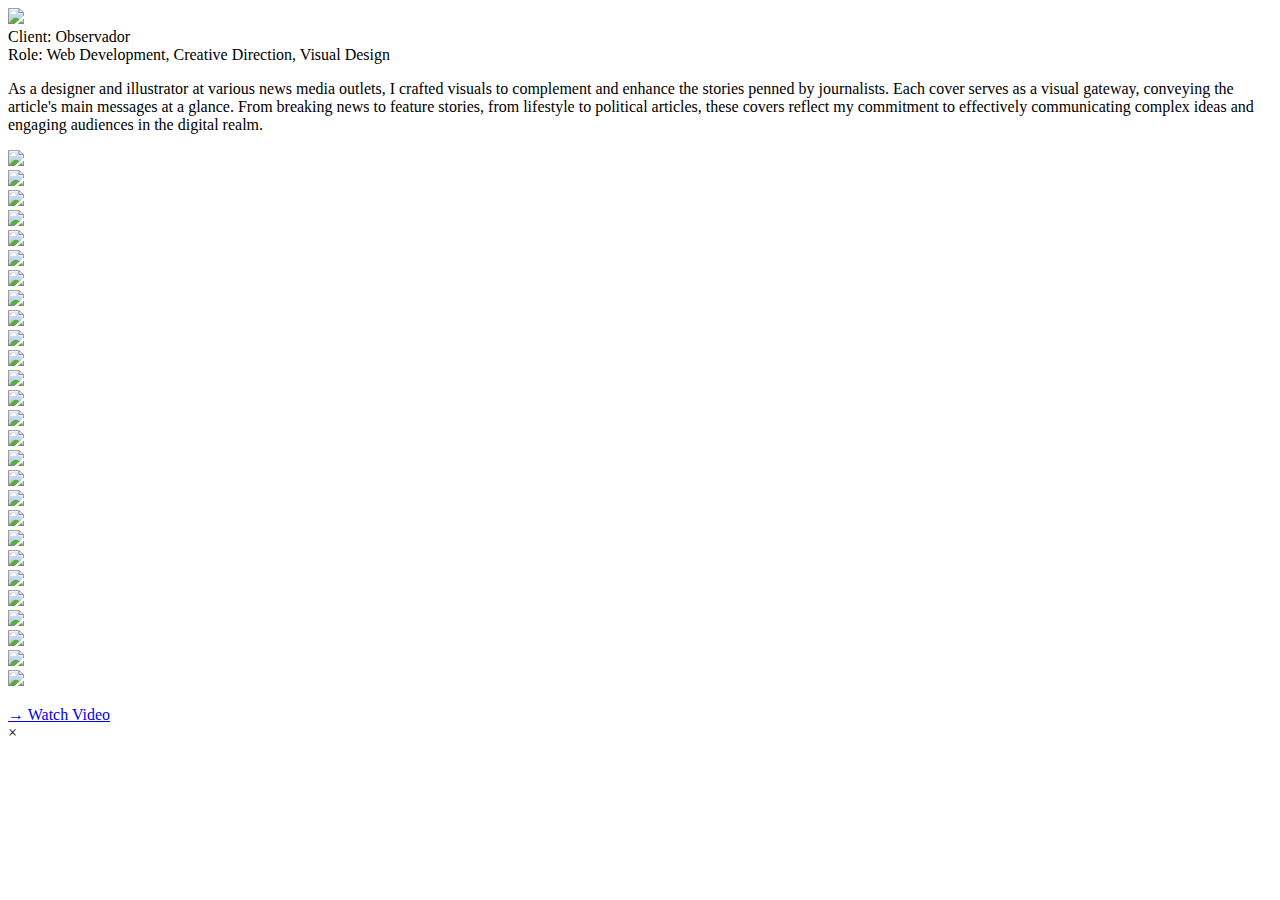
==== covers.html @ 3d552483 "Add files via upload" ====
<!DOCTYPE html>
<html lang="en-US">
<head>
<meta charset="utf-8" />
<title>Editorial Covers</title>
<meta name="author" content="Raquel Martins" />
<meta name="description" content="Post-Aura is a project developed for the fine arts master's." />
<meta name="viewport" content="width=device-width, initial-scale=1.0, maximum-scale=1.0, user-scalable=no, viewport-fit=cover" />
</head>

<div class="project-loadspot">
  <div class="project-images">

         <!-- Slideshow container -->
<div class="slideshow-container">

  <!-- Full-width images with number and caption text -->
  <div class="first mySlides fade">
    <div class="first mySlides fade">
      <img src="./assets/imgs/articlecovers/cover21.jpeg" style="width:100%"><div class="text"> </div>
    <div class="text">Client: Observador <br>Role: Web Development, Creative Direction, Visual Design </div>
  </div>
</div>

<div class="project-info pa4 mb7 pa3-xs">
  <p>
    As a designer and illustrator at various news media outlets, I crafted visuals to complement and enhance the stories penned by journalists. Each cover serves as a visual gateway, conveying the article's main messages at a glance. From breaking news to feature stories, from lifestyle to political articles, these covers reflect my commitment to effectively communicating complex ideas and engaging audiences in the digital realm.
</p>
  </div>  

  <div class="slideshow-container">
    <div class="first mySlides fade">
      <img src="./assets/imgs/articlecovers/cover1.png" style="width:100%"><div class="text"> </div>
    
    </div>
    </div>

    <div class="slideshow-container">
      <div class="first mySlides fade">
        <img src="./assets/imgs/articlecovers/cover2.jpeg" style="width:100%"><div class="text"></div>
      </div>
      </div>

      <div class="slideshow-container">
        <div class="first mySlides fade">
          <img src="./assets/imgs/articlecovers/cover3.jpeg" style="width:100%"><div class="text"></div>
        </div>
        </div>

        <div class="slideshow-container">
          <div class="first mySlides fade">
            <img src="./assets/imgs/articlecovers/cover4.jpeg" style="width:100%"><div class="text"></div>
          </div>
          </div>

          <div class="slideshow-container">
            <div class="first mySlides fade">
              <img src="./assets/imgs/articlecovers/cover5.png" style="width:100%"><div class="text"></div>
            </div>
            </div>


                <div class="slideshow-container">
                  <div class="first mySlides fade">
                    <img src="./assets/imgs/articlecovers/cover8.png" style="width:100%"><div class="text"></div>
                  </div>
                  </div>


                    <div class="slideshow-container">
                      <div class="first mySlides fade">
                        <img src="./assets/imgs/articlecovers/cover10.jpeg" style="width:100%"><div class="text"></div>
                      </div>
                      </div>

                        <div class="slideshow-container">
                          <div class="first mySlides fade">
                            <img src="./assets/imgs/articlecovers/cover12.jpeg" style="width:100%"><div class="text"></div>
                          </div>
                          </div>

                          <div class="slideshow-container">
                            <div class="first mySlides fade">
                              <img src="./assets/imgs/articlecovers/cover13.jpeg" style="width:100%"><div class="text"></div>
                            </div>
                            </div>

                            <div class="slideshow-container">
                              <div class="first mySlides fade">
                                <img src="./assets/imgs/articlecovers/cover14.jpeg" style="width:100%"><div class="text"></div>
                              </div>
                              </div>

                              <div class="slideshow-container">
                                <div class="first mySlides fade">
                                  <img src="./assets/imgs/articlecovers/cover15.jpeg" style="width:100%"><div class="text"></div>
                                </div>
                                </div>

                                <div class="slideshow-container">
                                  <div class="first mySlides fade">
                                    <img src="./assets/imgs/articlecovers/cover16.jpeg" style="width:100%"><div class="text"></div>
                                  </div>
                                  </div>
                                  <div class="slideshow-container">
                                    <div class="first mySlides fade">
                                      <img src="./assets/imgs/articlecovers/cover17.png" style="width:100%"><div class="text"></div>
                                    </div>
                                    </div>
        
                                    <div class="slideshow-container">
                                      <div class="first mySlides fade">
                                        <img src="./assets/imgs/articlecovers/cover18.jpeg" style="width:100%"><div class="text"></div>
                                      </div>
                                      </div>

                                      <div class="slideshow-container">
                                        <div class="first mySlides fade">
                                          <img src="./assets/imgs/articlecovers/cover19.jpeg" style="width:100%"><div class="text"></div>
                                        </div>
                                        </div>

                                        <div class="slideshow-container">
                                          <div class="first mySlides fade">
                                            <img src="./assets/imgs/articlecovers/cover20.jpeg" style="width:100%"><div class="text"></div>
                                          </div>
                                          </div>

                                          <div class="slideshow-container">
                                            <div class="first mySlides fade">
                                              <img src="./assets/imgs/articlecovers/cover6.jpeg" style="width:100%"><div class="text"></div>
                                            </div>
                                            </div>

                                            <div class="slideshow-container">
                                              <div class="first mySlides fade">
                                                <img src="./assets/imgs/articlecovers/cover22.jpeg" style="width:100%"><div class="text"></div>
                                              </div>
                                              </div>

                                              <div class="slideshow-container">
                                                <div class="first mySlides fade">
                                                  <img src="./assets/imgs/articlecovers/cover23.jpeg" style="width:100%"><div class="text"></div>
                                                </div>
                                                </div>

                                                <div class="slideshow-container">
                                                  <div class="first mySlides fade">
                                                    <img src="./assets/imgs/articlecovers/cover24.jpeg" style="width:100%"><div class="text"></div>
                                                  </div>
                                                  </div>

                                                  <div class="slideshow-container">
                                                    <div class="first mySlides fade">
                                                      <img src="./assets/imgs/articlecovers/cover25.png" style="width:100%"><div class="text"></div>
                                                    </div>
                                                    </div>

                                                      <div class="slideshow-container">
                                                        <div class="first mySlides fade">
                                                          <img src="./assets/imgs/articlecovers/cover27.jpeg" style="width:100%"><div class="text"></div>
                                                        </div>
                                                        </div>

                                                        <div class="slideshow-container">
                                                          <div class="first mySlides fade">
                                                            <img src="./assets/imgs/articlecovers/cover28.jpeg" style="width:100%"><div class="text"></div>
                                                          </div>
                                                          </div>

                                                          <div class="slideshow-container">
                                                            <div class="first mySlides fade">
                                                              <img src="./assets/imgs/articlecovers/cover29.jpeg" style="width:100%"><div class="text"></div>
                                                            </div>
                                                            </div>

                                                            <div class="slideshow-container">
                                                              <div class="first mySlides fade">
                                                                <img src="./assets/imgs/articlecovers/cover30.jpeg" style="width:100%"><div class="text"></div>
                                                              </div>
                                                              </div>

                                                              <div class="slideshow-container">
                                                                <div class="first mySlides fade">
                                                                  <img src="./assets/imgs/articlecovers/cover31.png" style="width:100%"><div class="text"></div>
                                                                </div>
                                                                </div>

                                                                <div class="slideshow-container">
                                                                  <div class="first mySlides fade">
                                                                    <img src="./assets/imgs/articlecovers/cover32.jpeg" style="width:100%"><div class="text"></div>
                                                                  </div>
                                                                  </div>
    
  
<div class="project-details pl4 pr4 pt3 bt mb6 pa3-xs">

<p class="p-nodent mt4">
<div class="">
<a class="websitelink" href="https://heyzine.com/flip-book/3e6286c9a8.html" target="_blank">→ Watch Video</a>
</div>

</div>

<div class="close-circle">×</div>

</html>
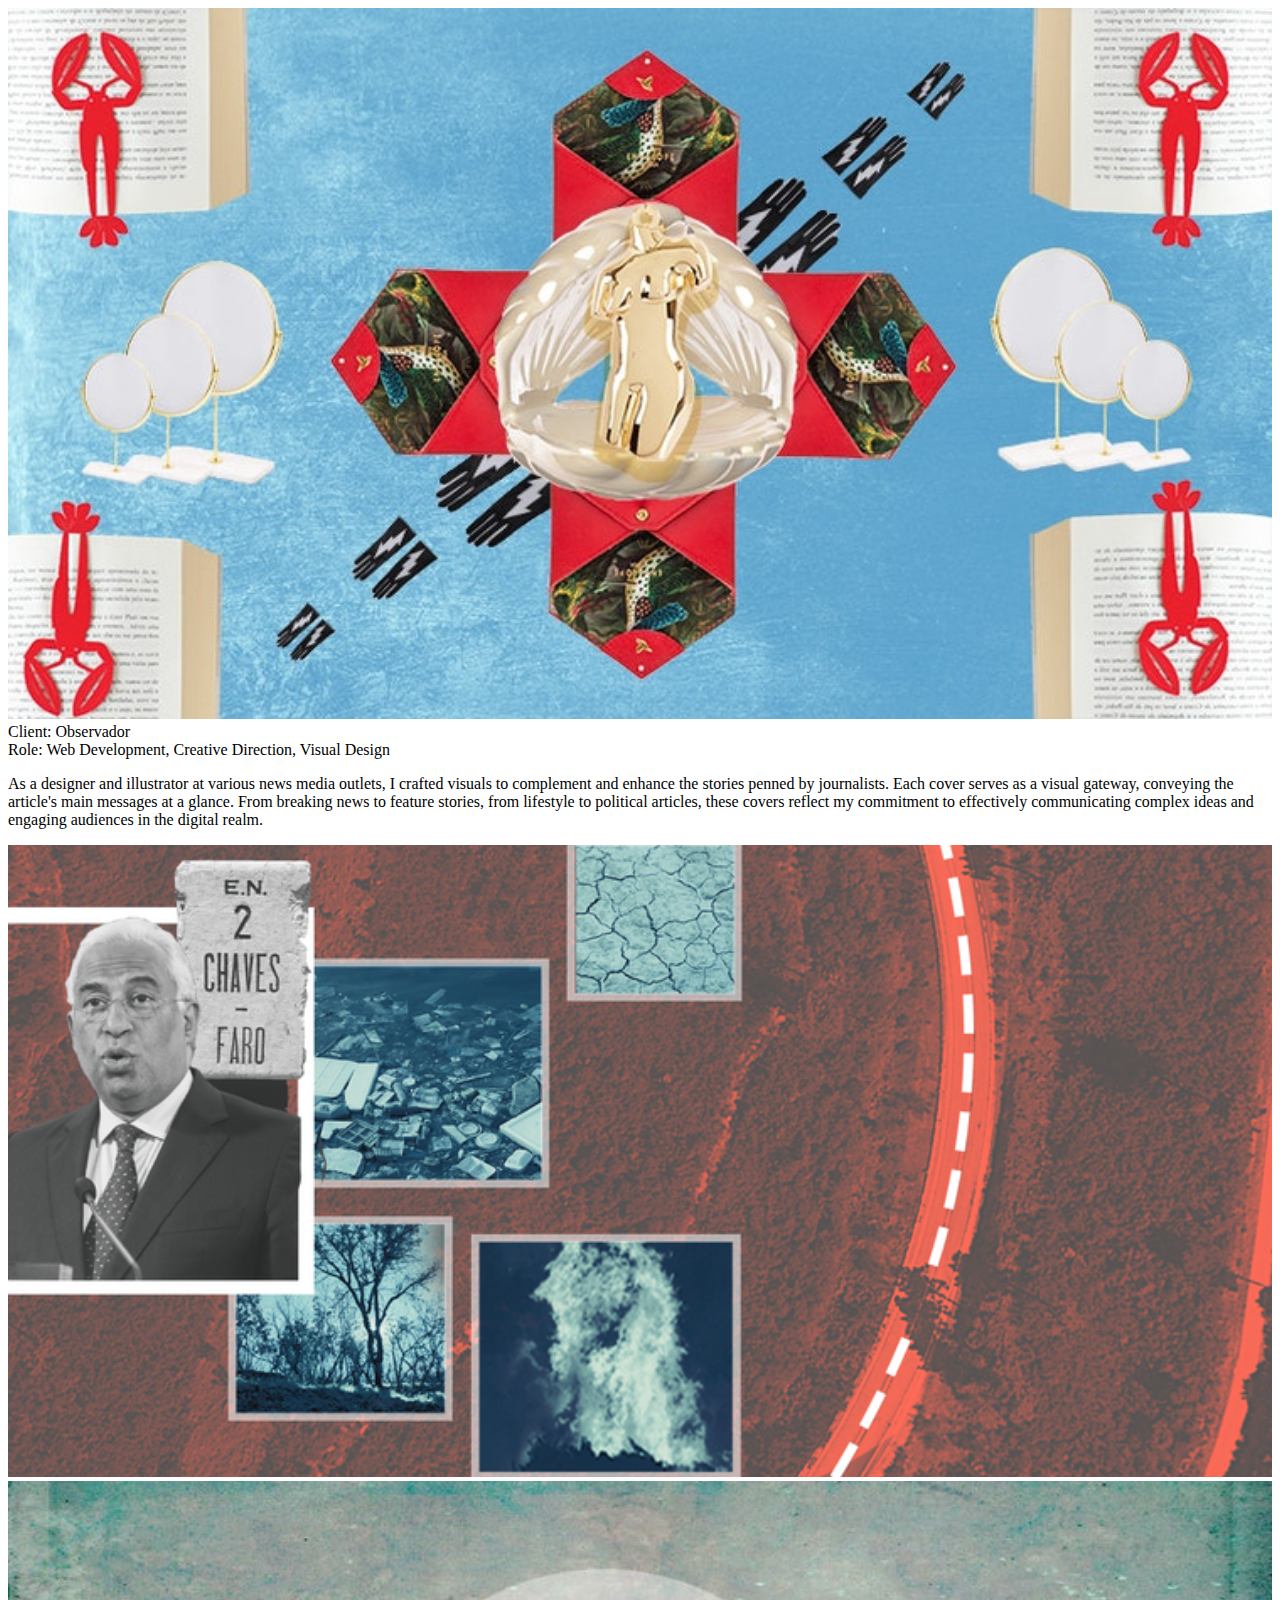
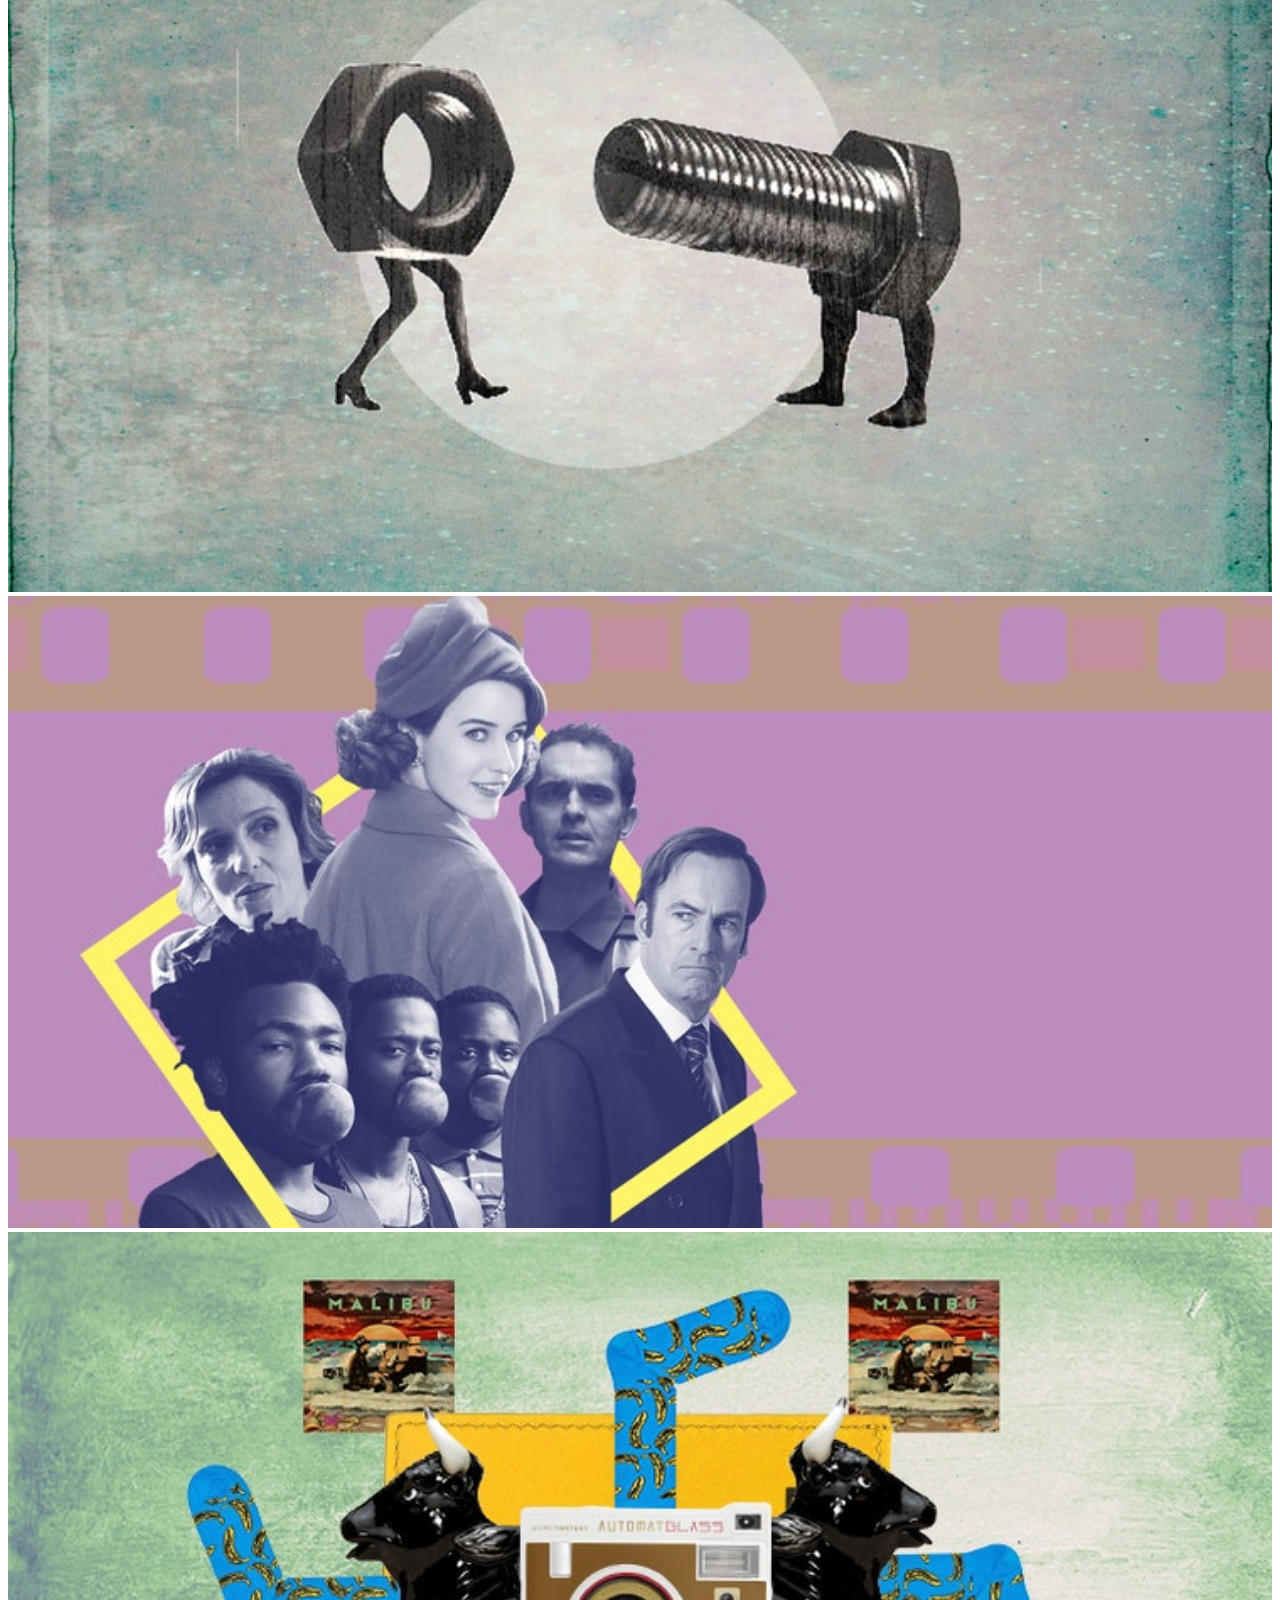
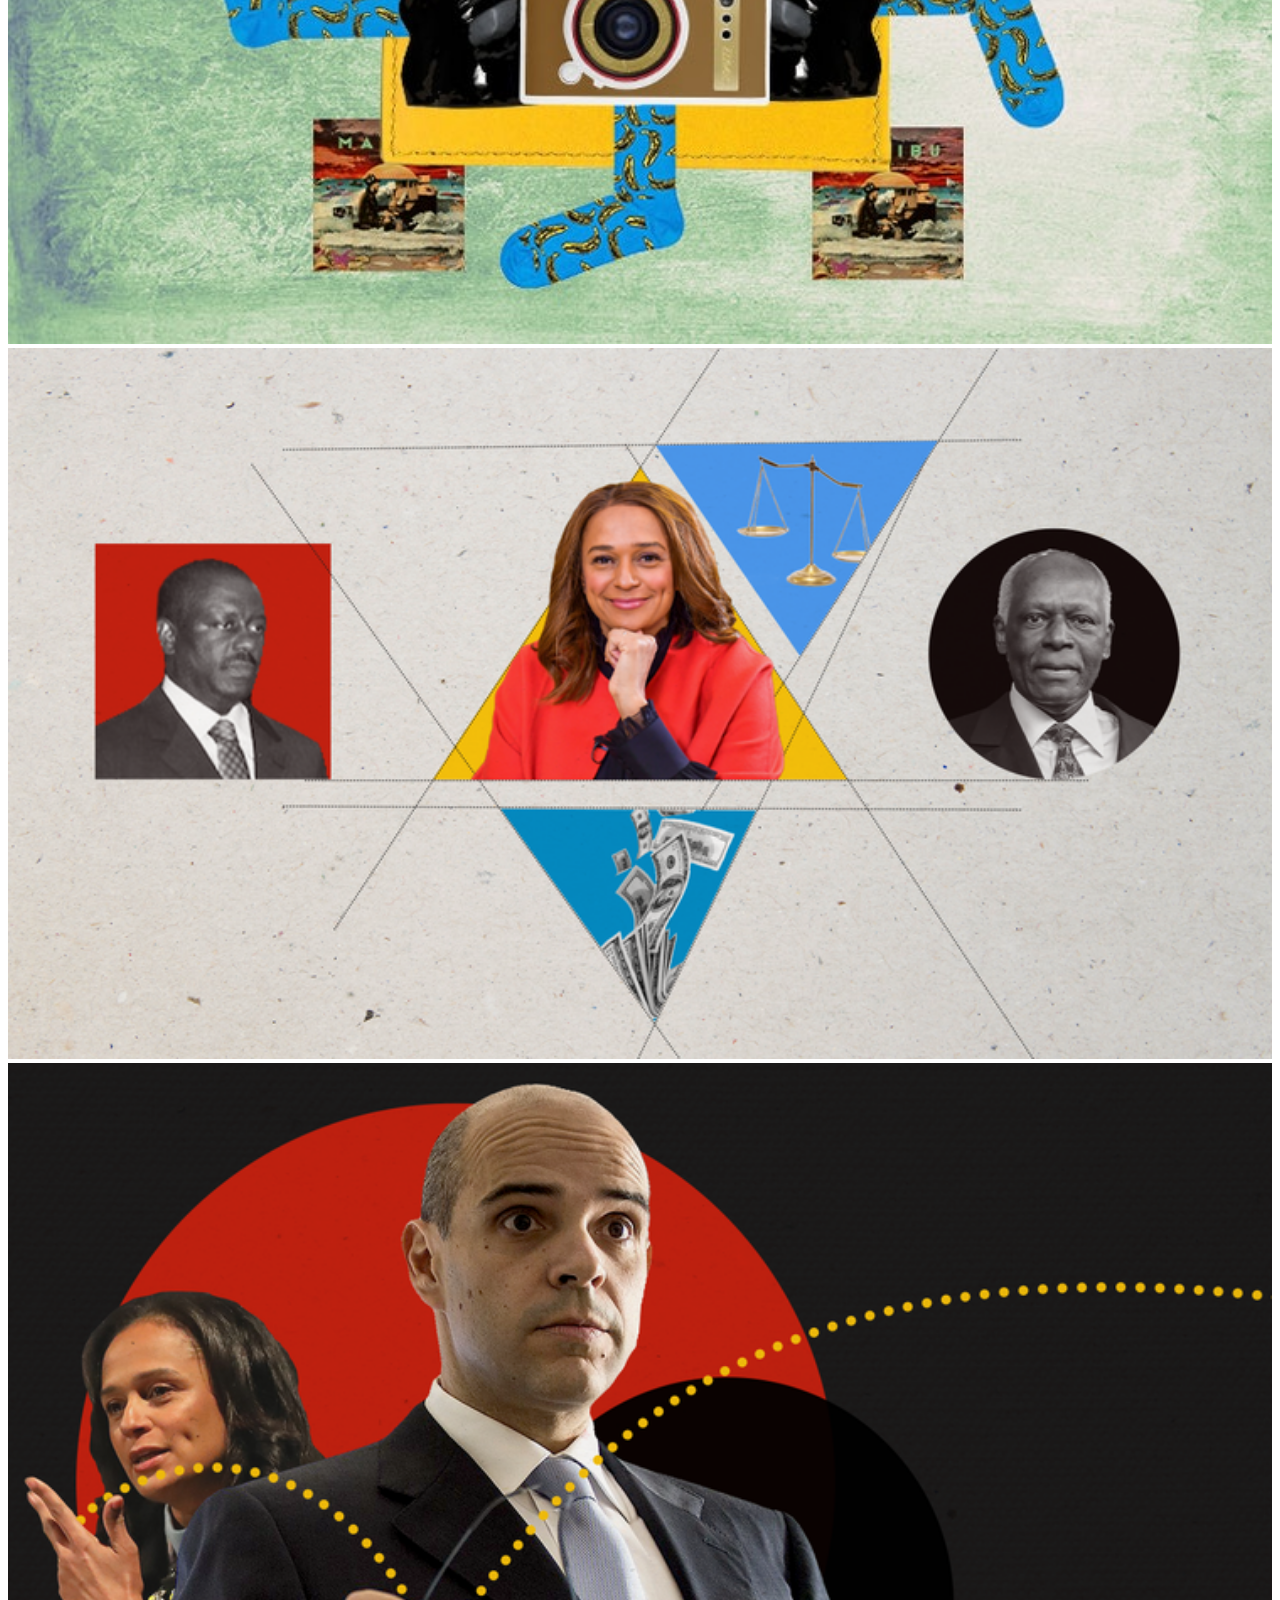
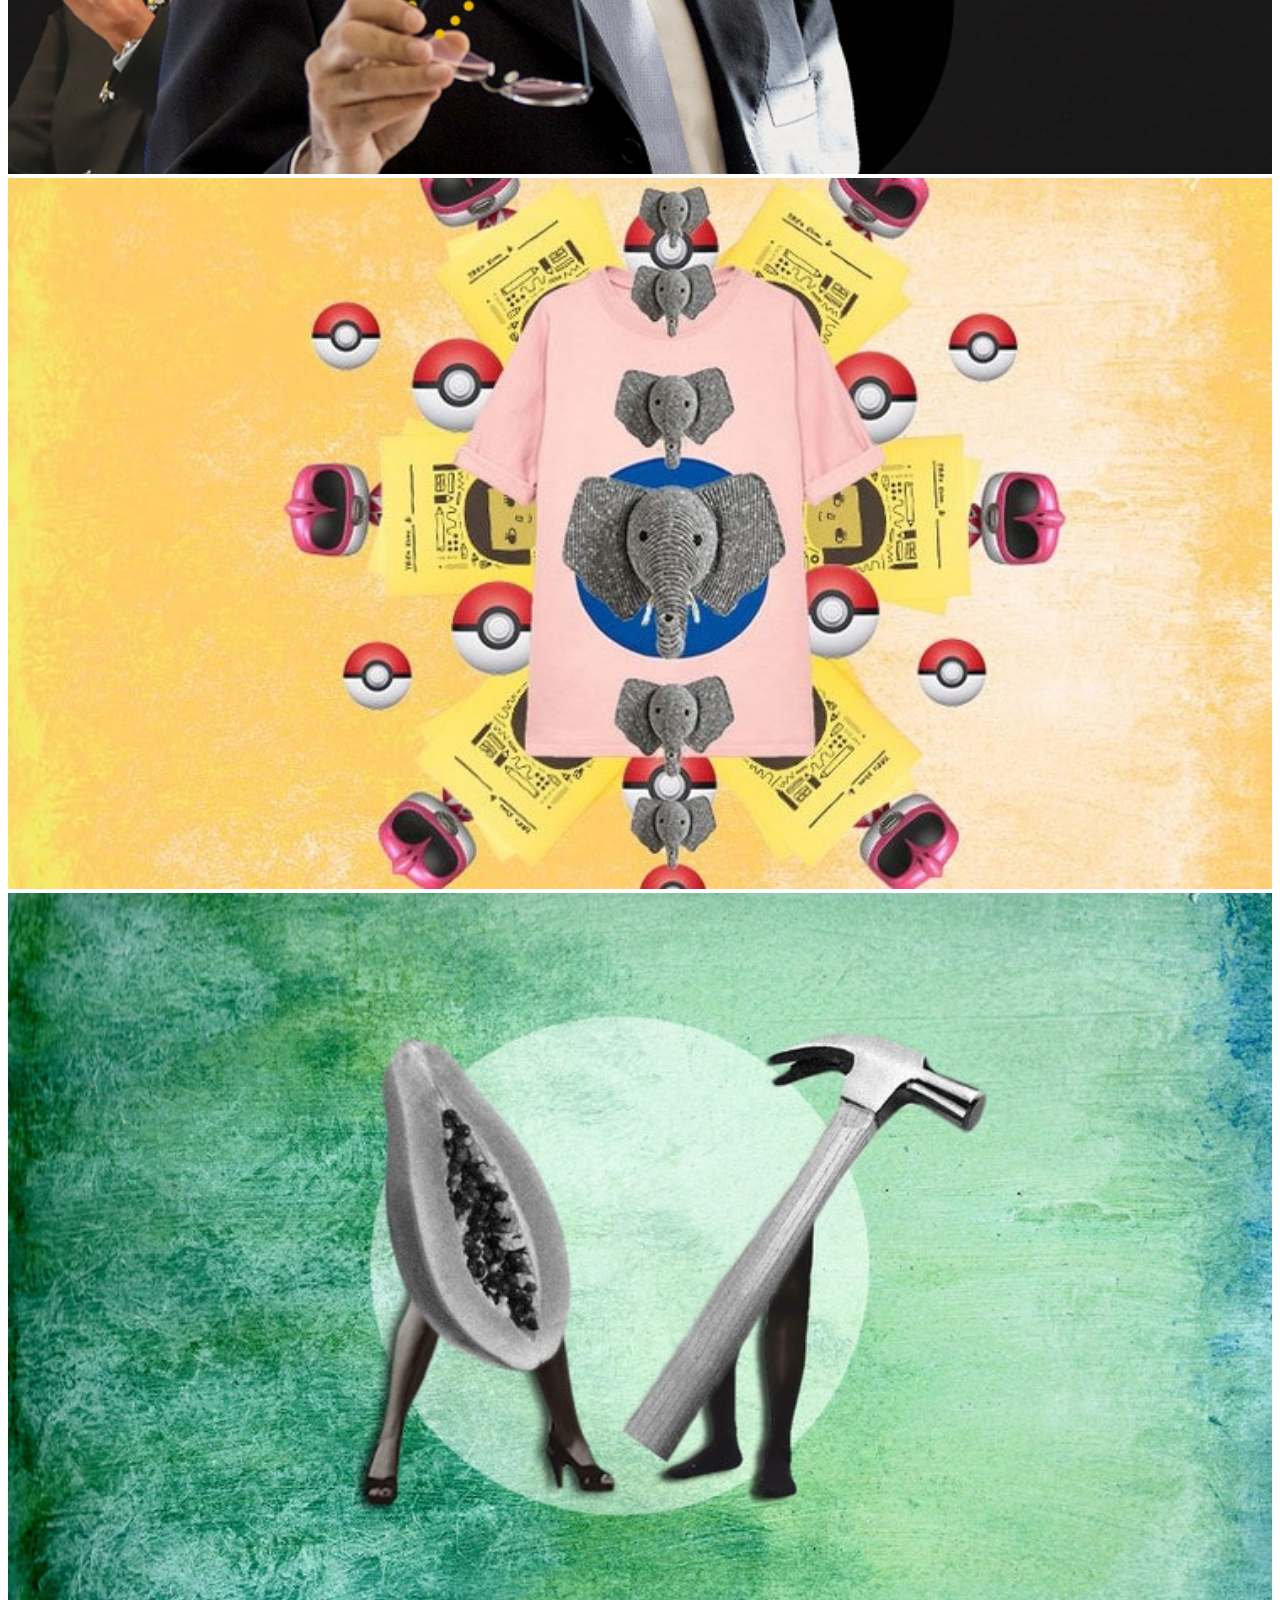
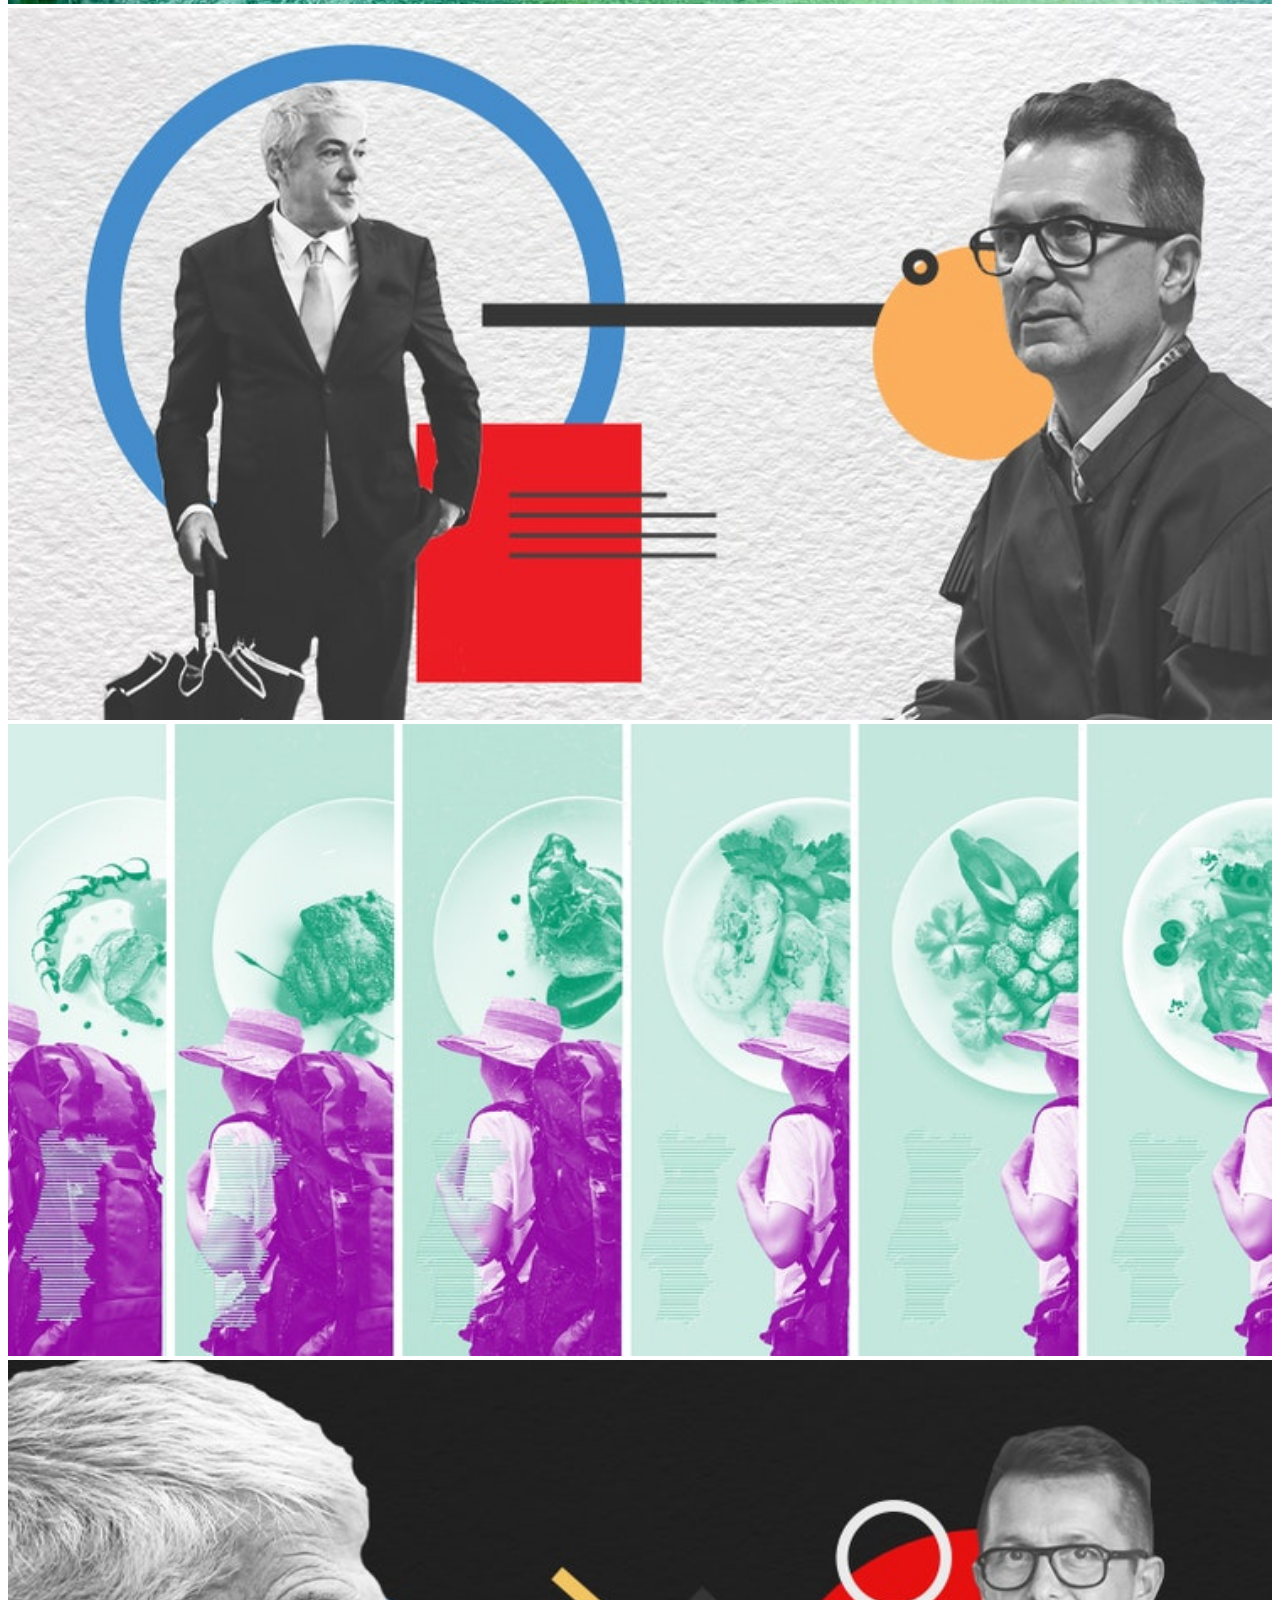
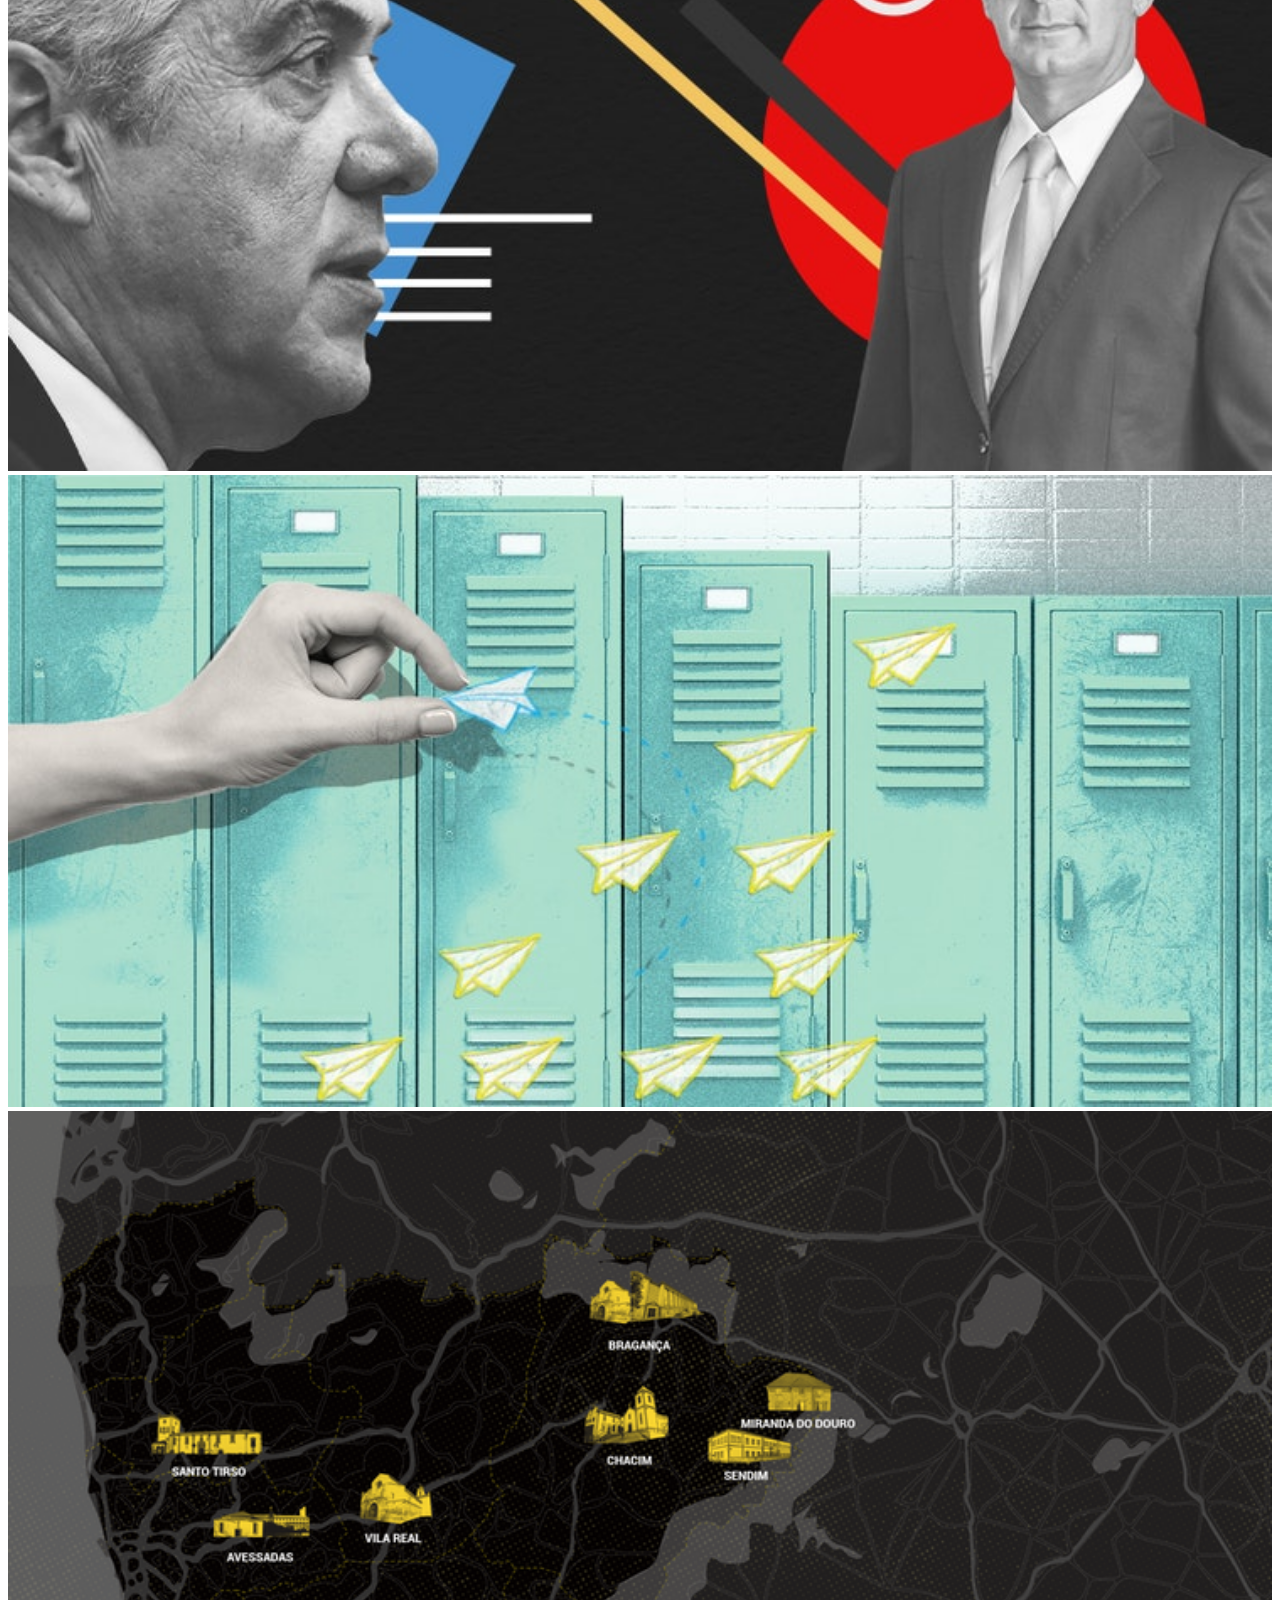
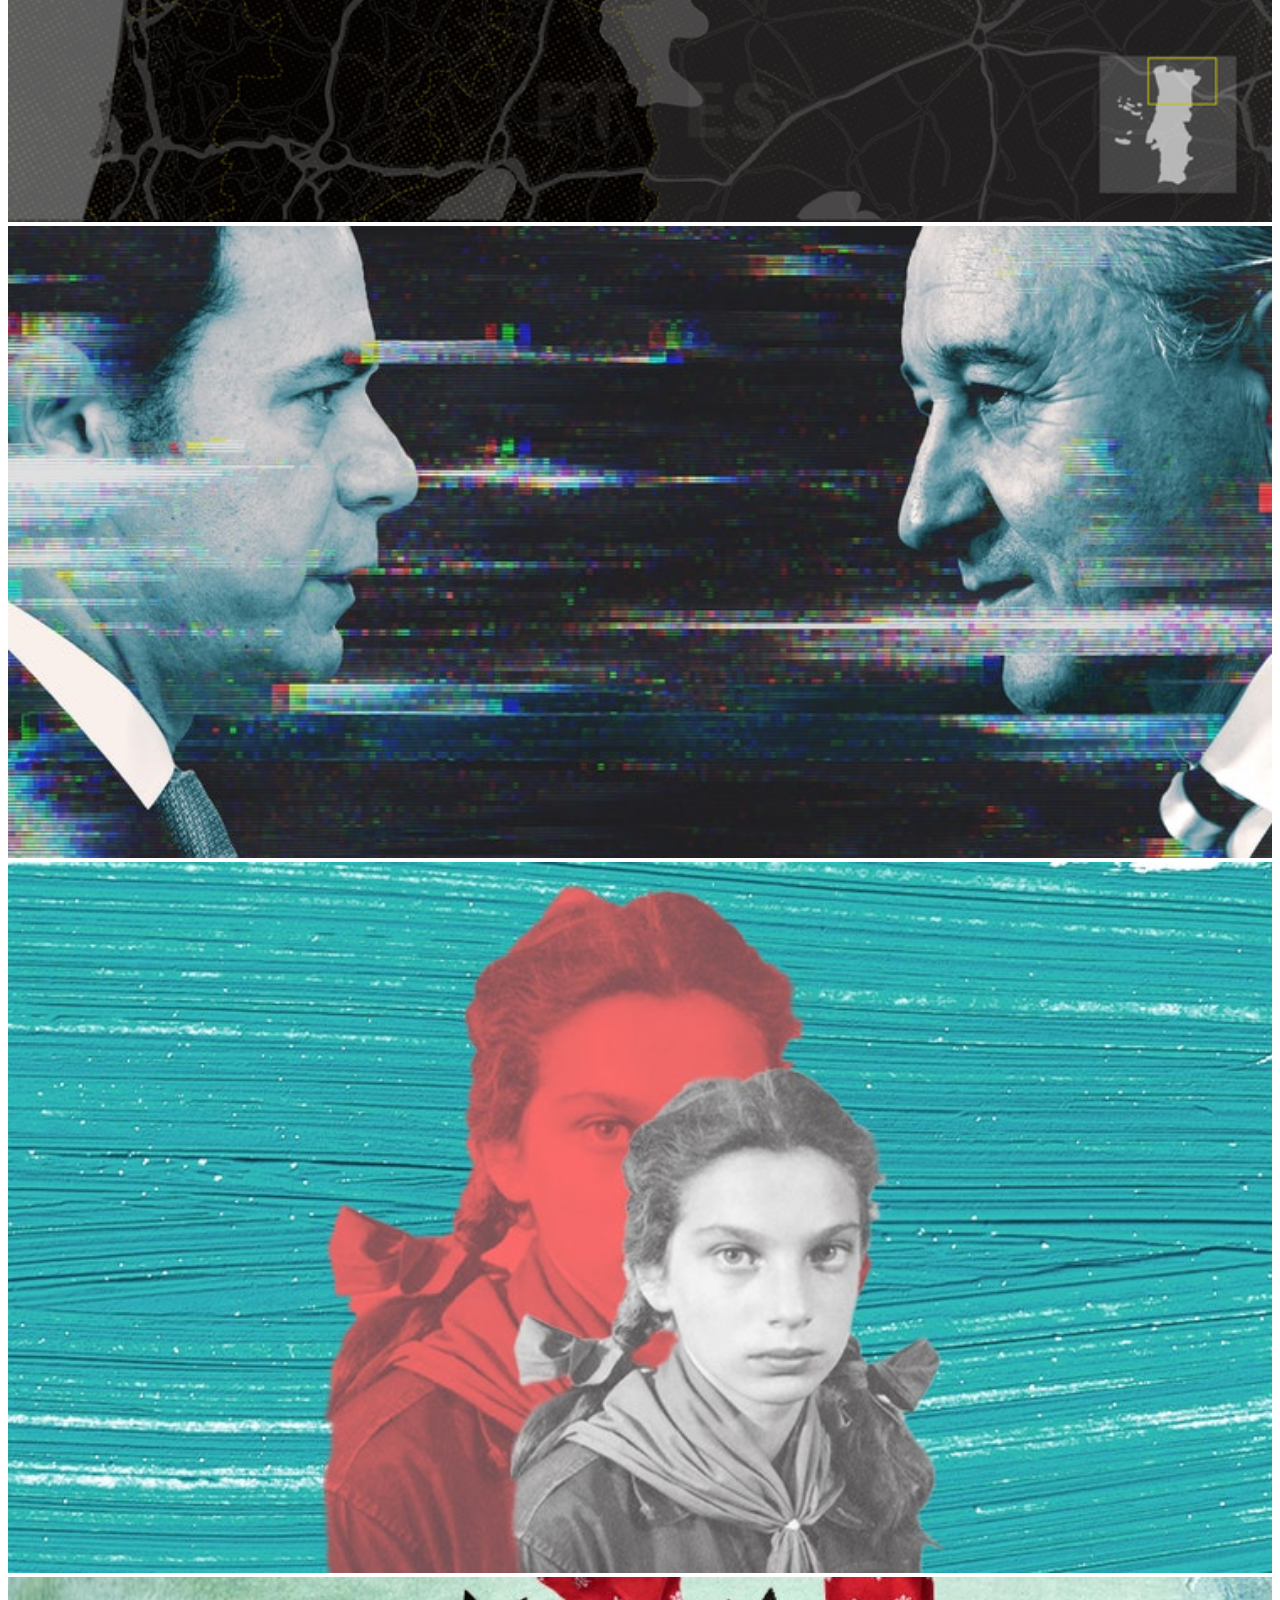
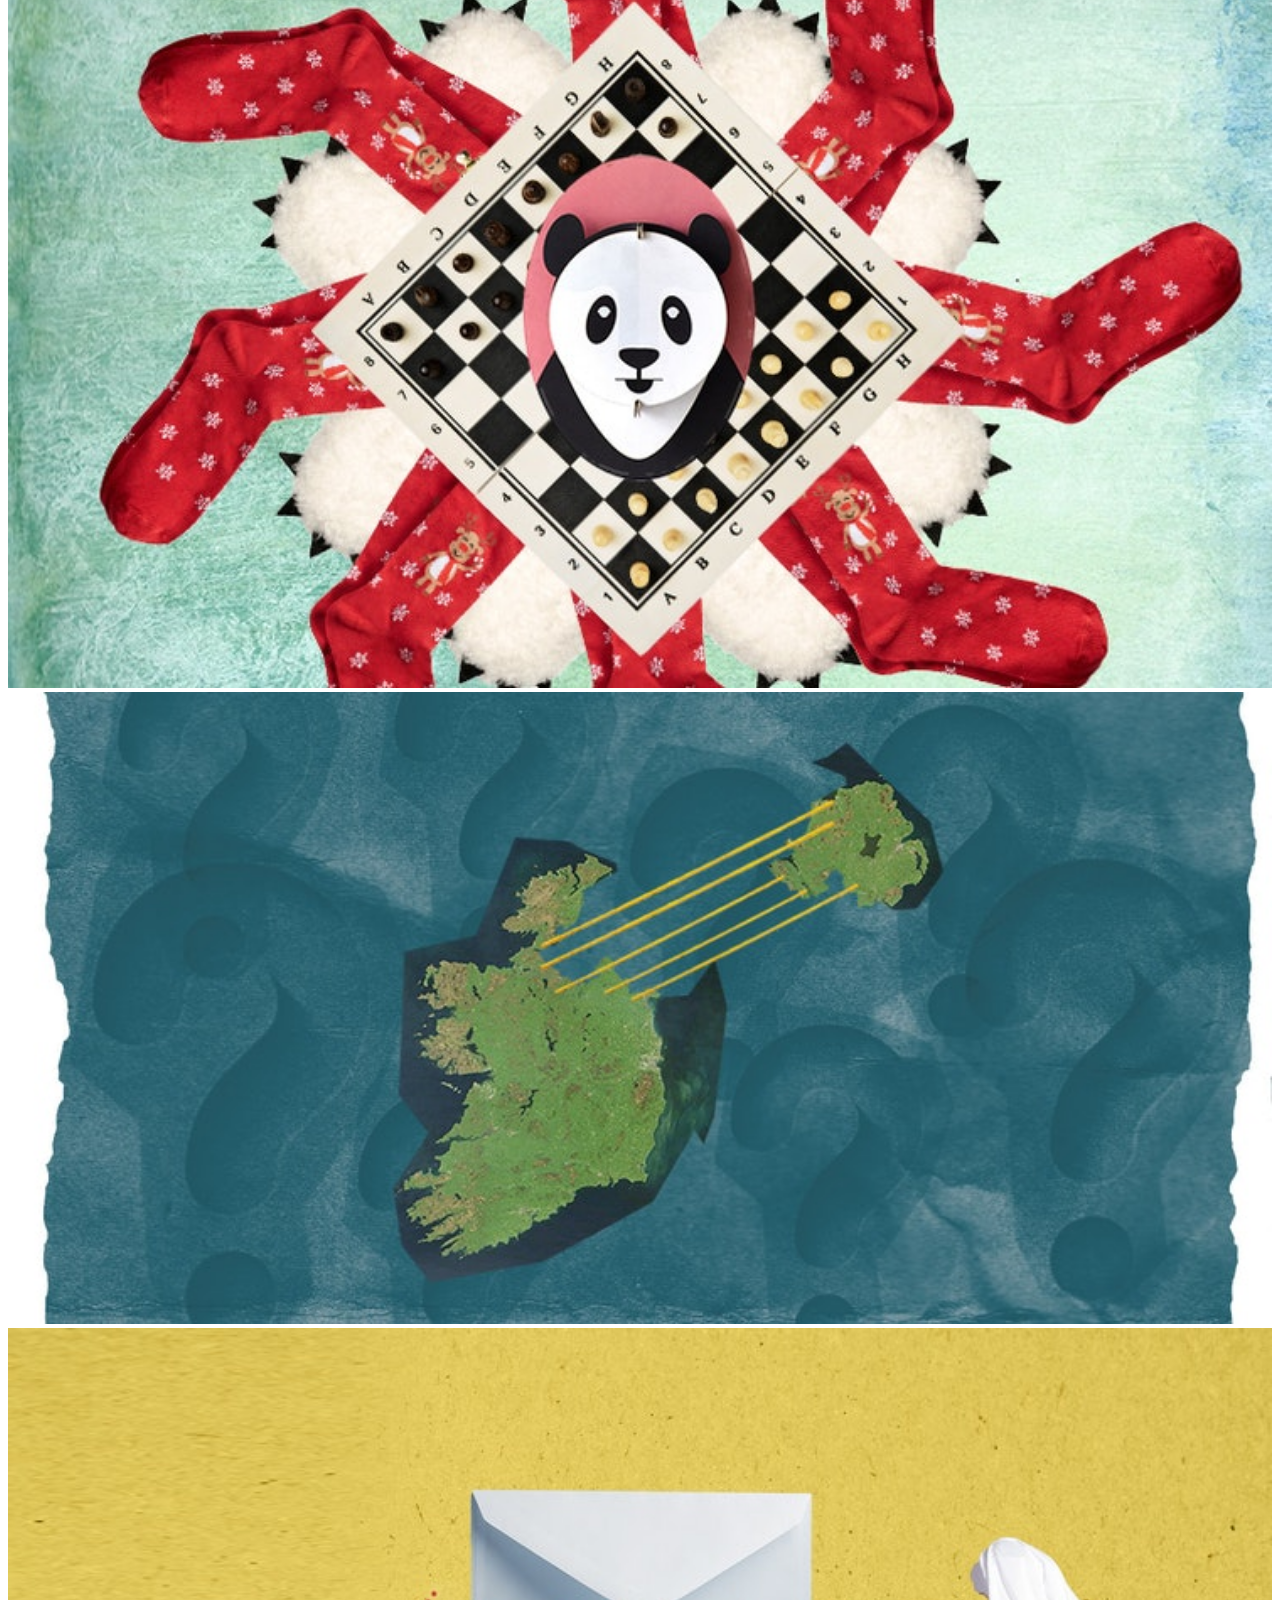
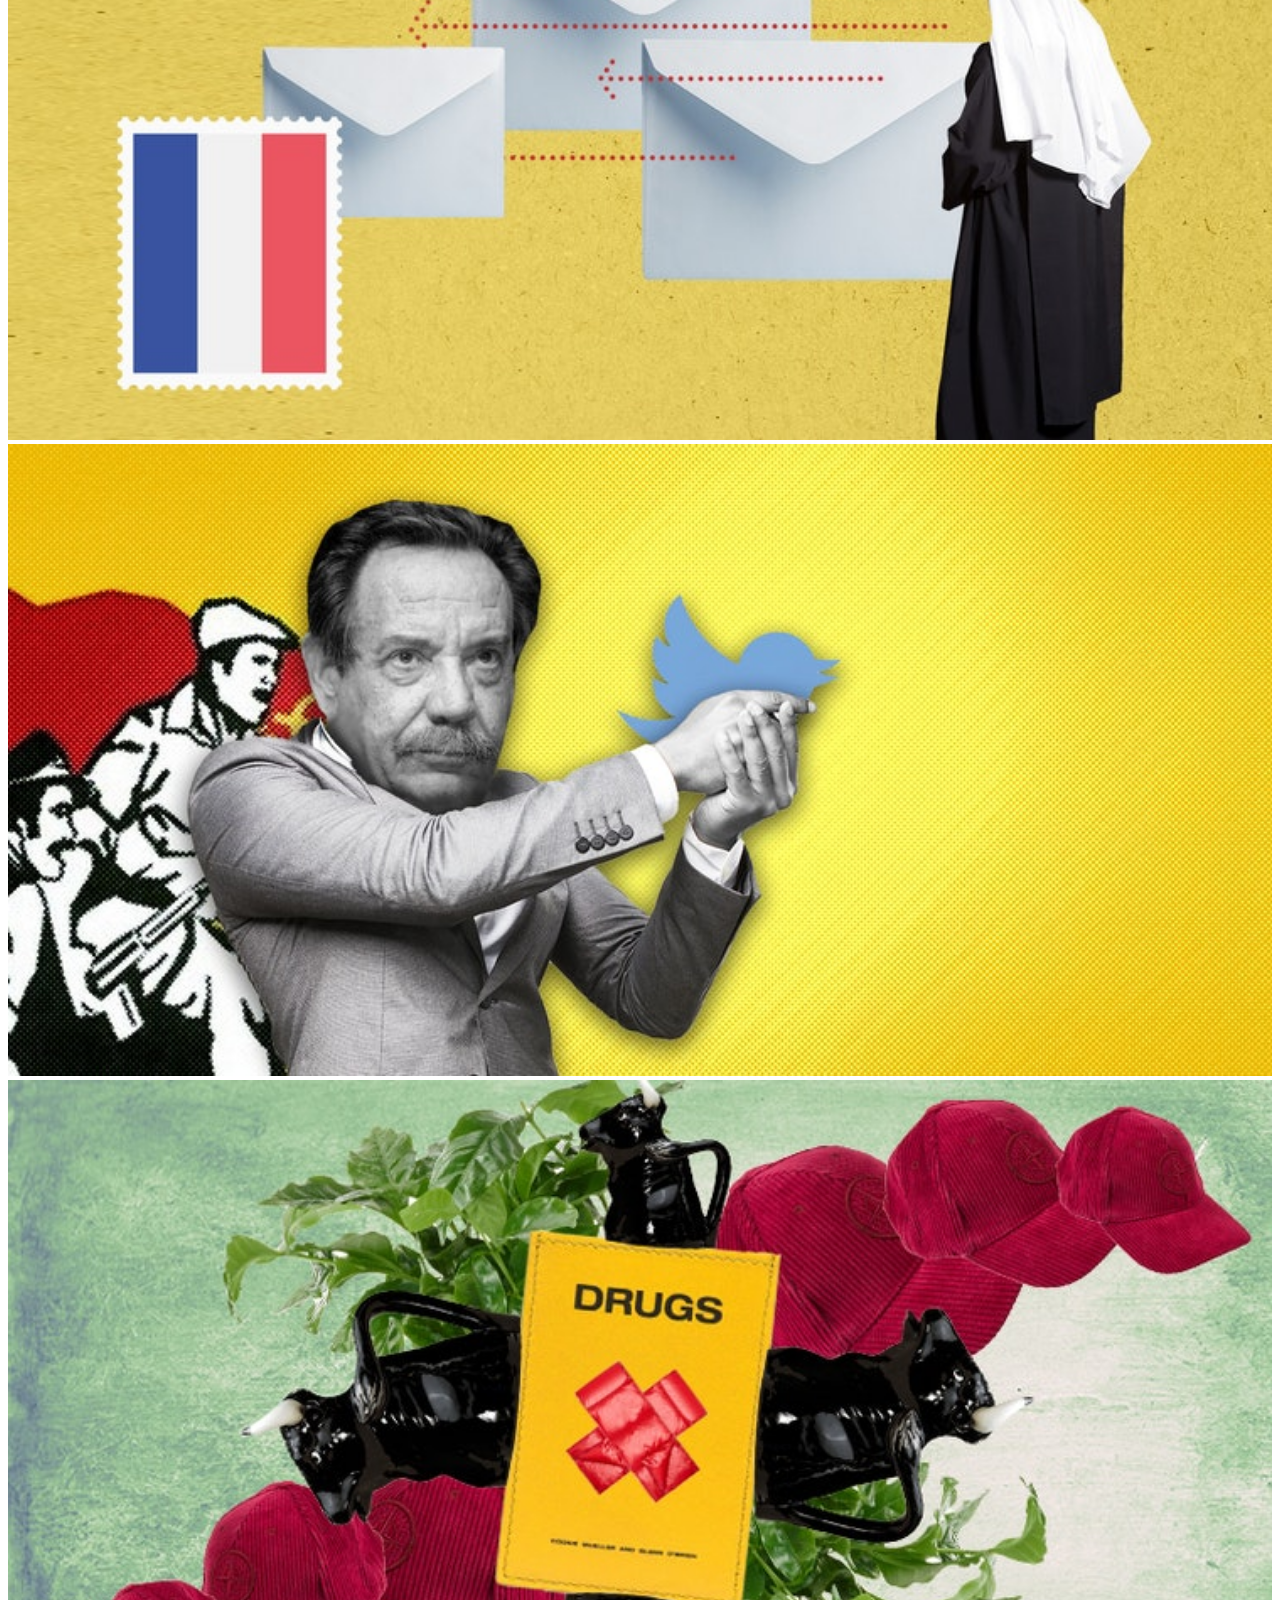
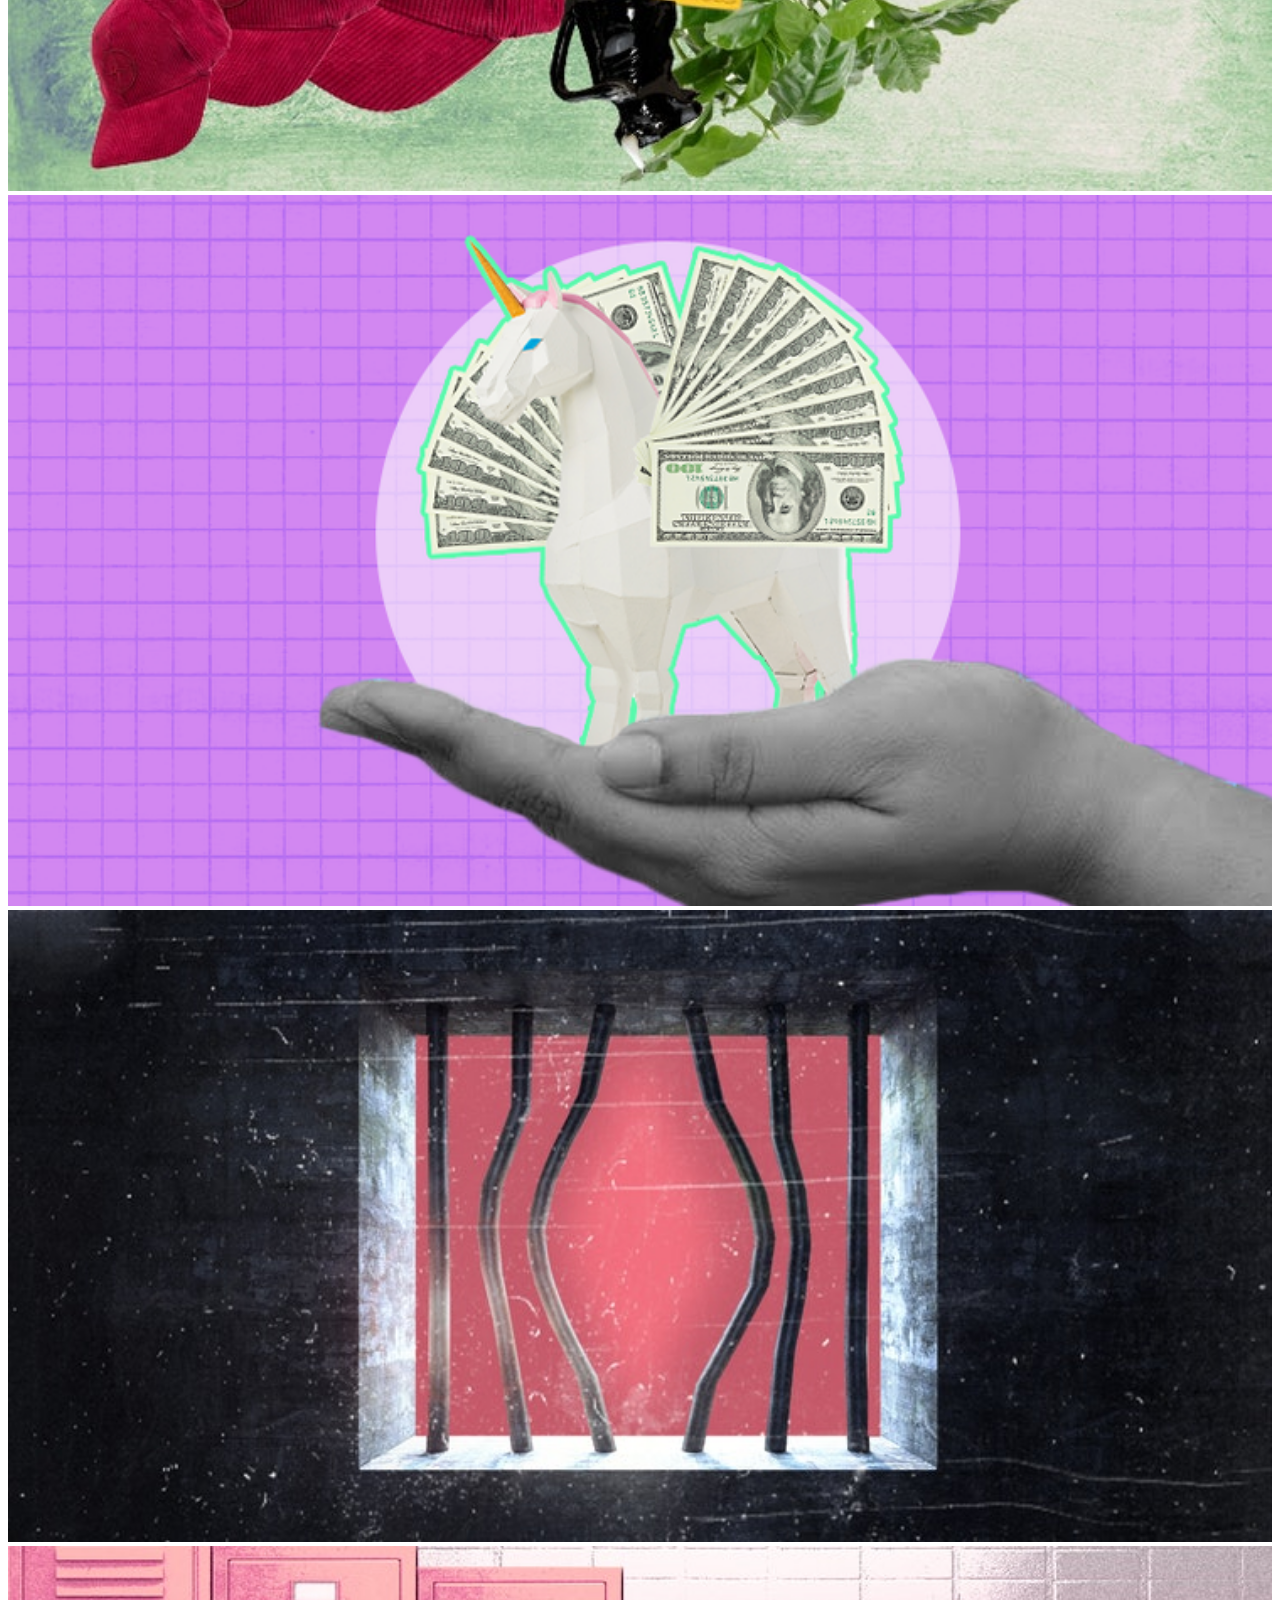
==== commit b5d562ce: "Add files via upload" ====
--- a/covers.html
+++ b/covers.html
@@ -4,7 +4,7 @@
 <meta charset="utf-8" />
 <title>Editorial Covers</title>
 <meta name="author" content="Raquel Martins" />
-<meta name="description" content="Post-Aura is a project developed for the fine arts master's." />
+<meta name="description" content="A collection of some of the editorial covers that I had the chance to work on during my years as an editorial designer." />
 <meta name="viewport" content="width=device-width, initial-scale=1.0, maximum-scale=1.0, user-scalable=no, viewport-fit=cover" />
 </head>
 
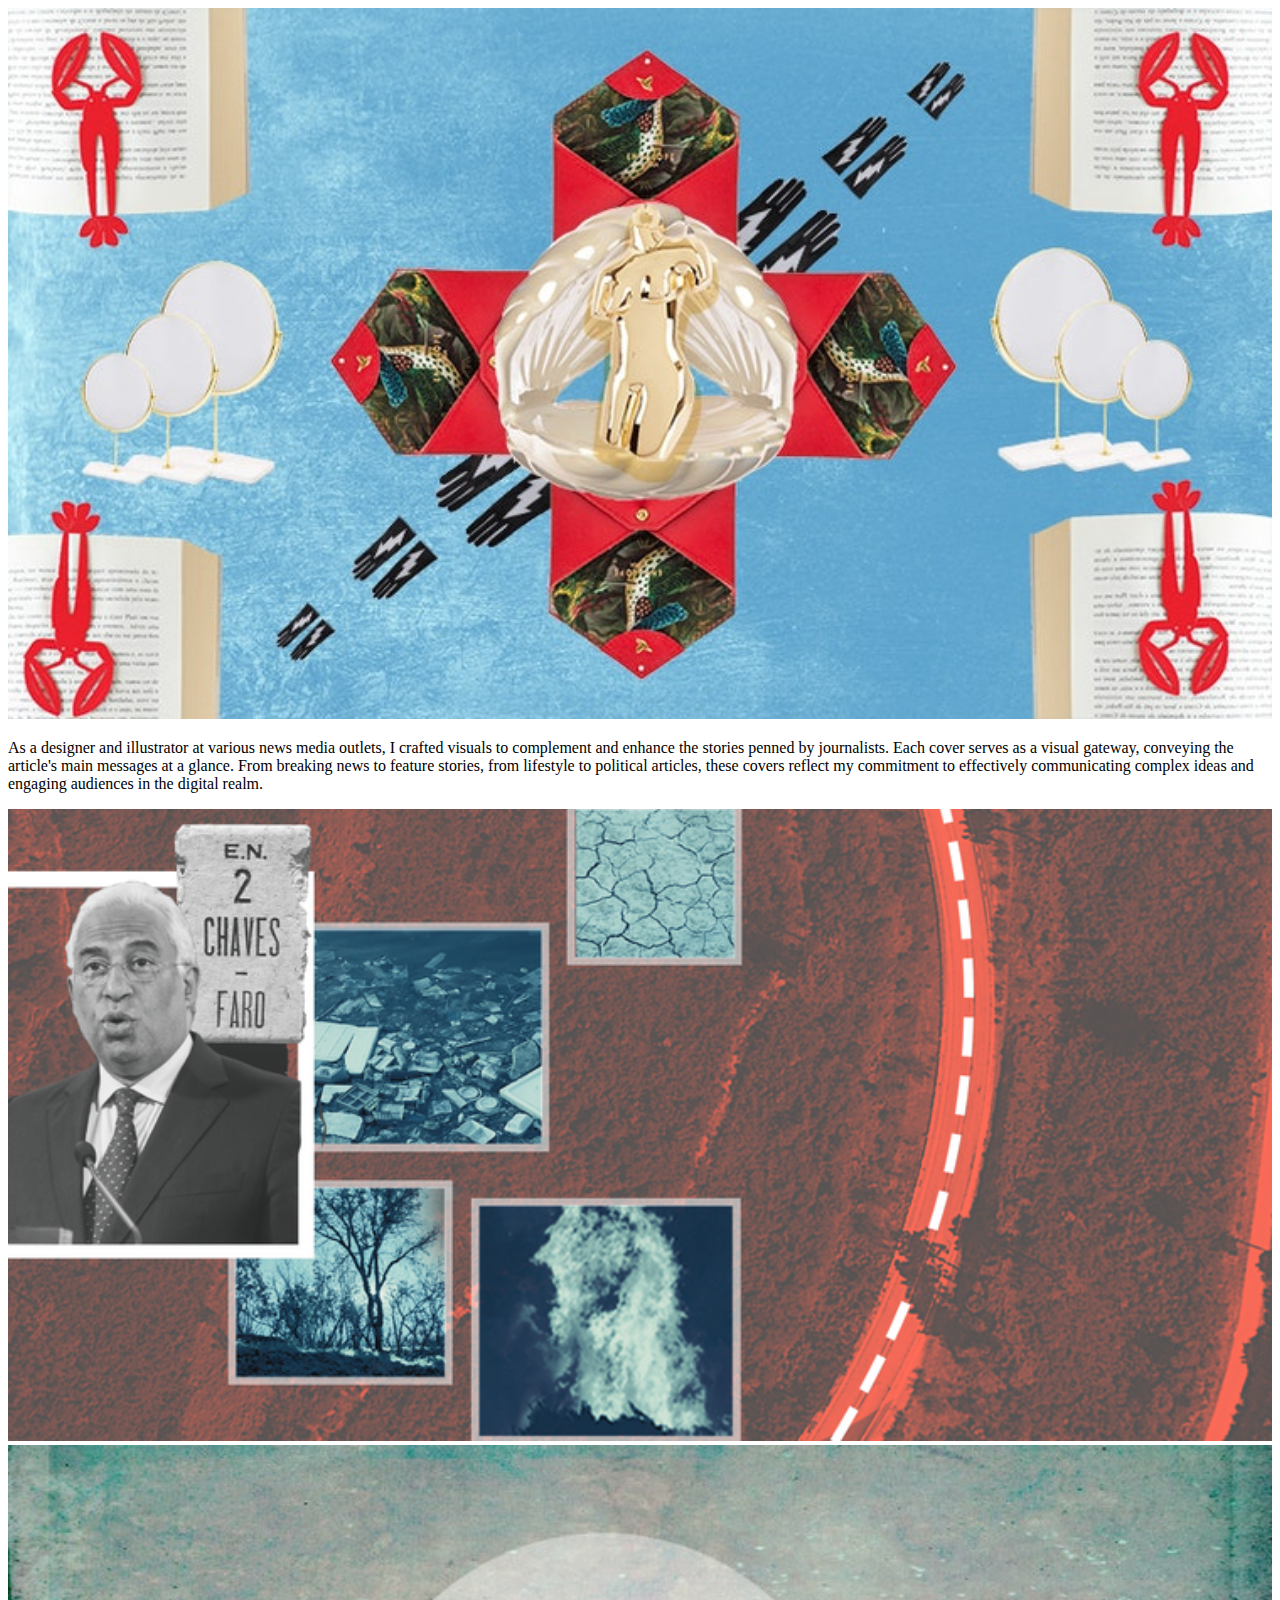
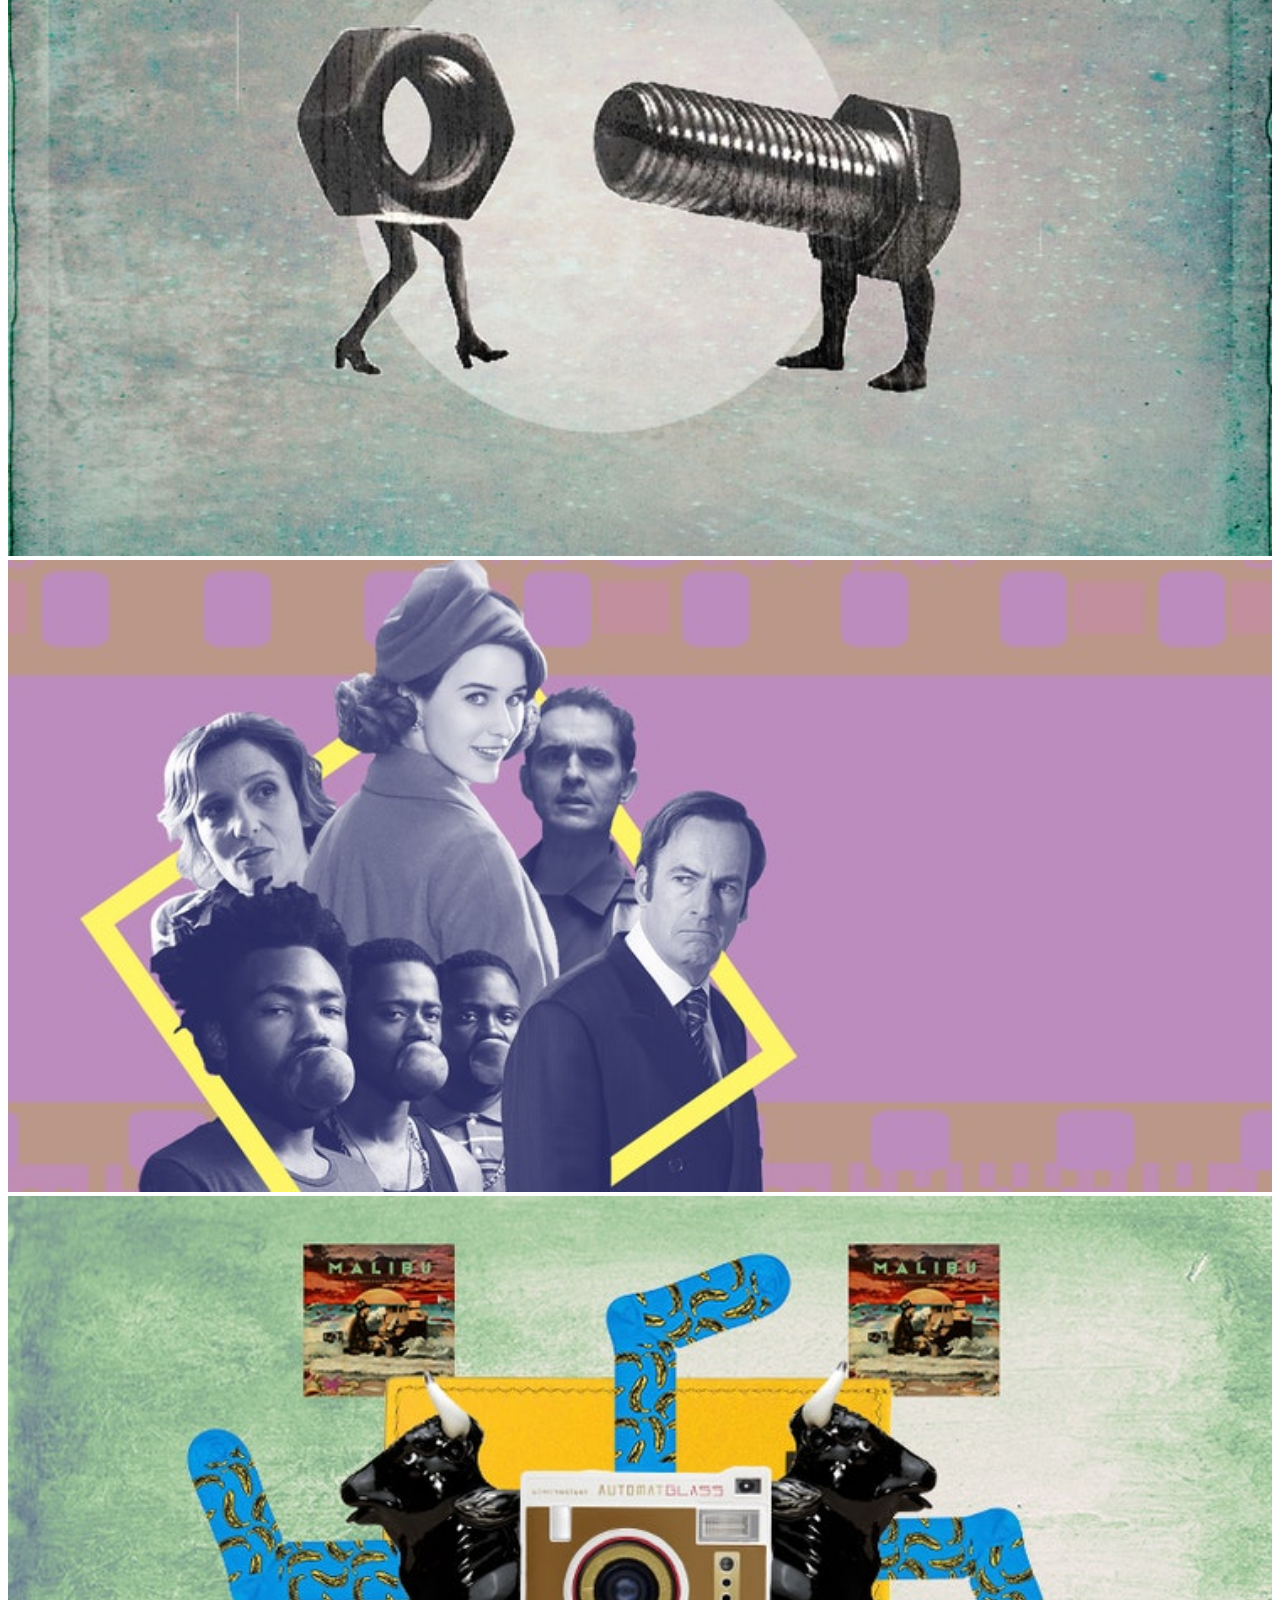
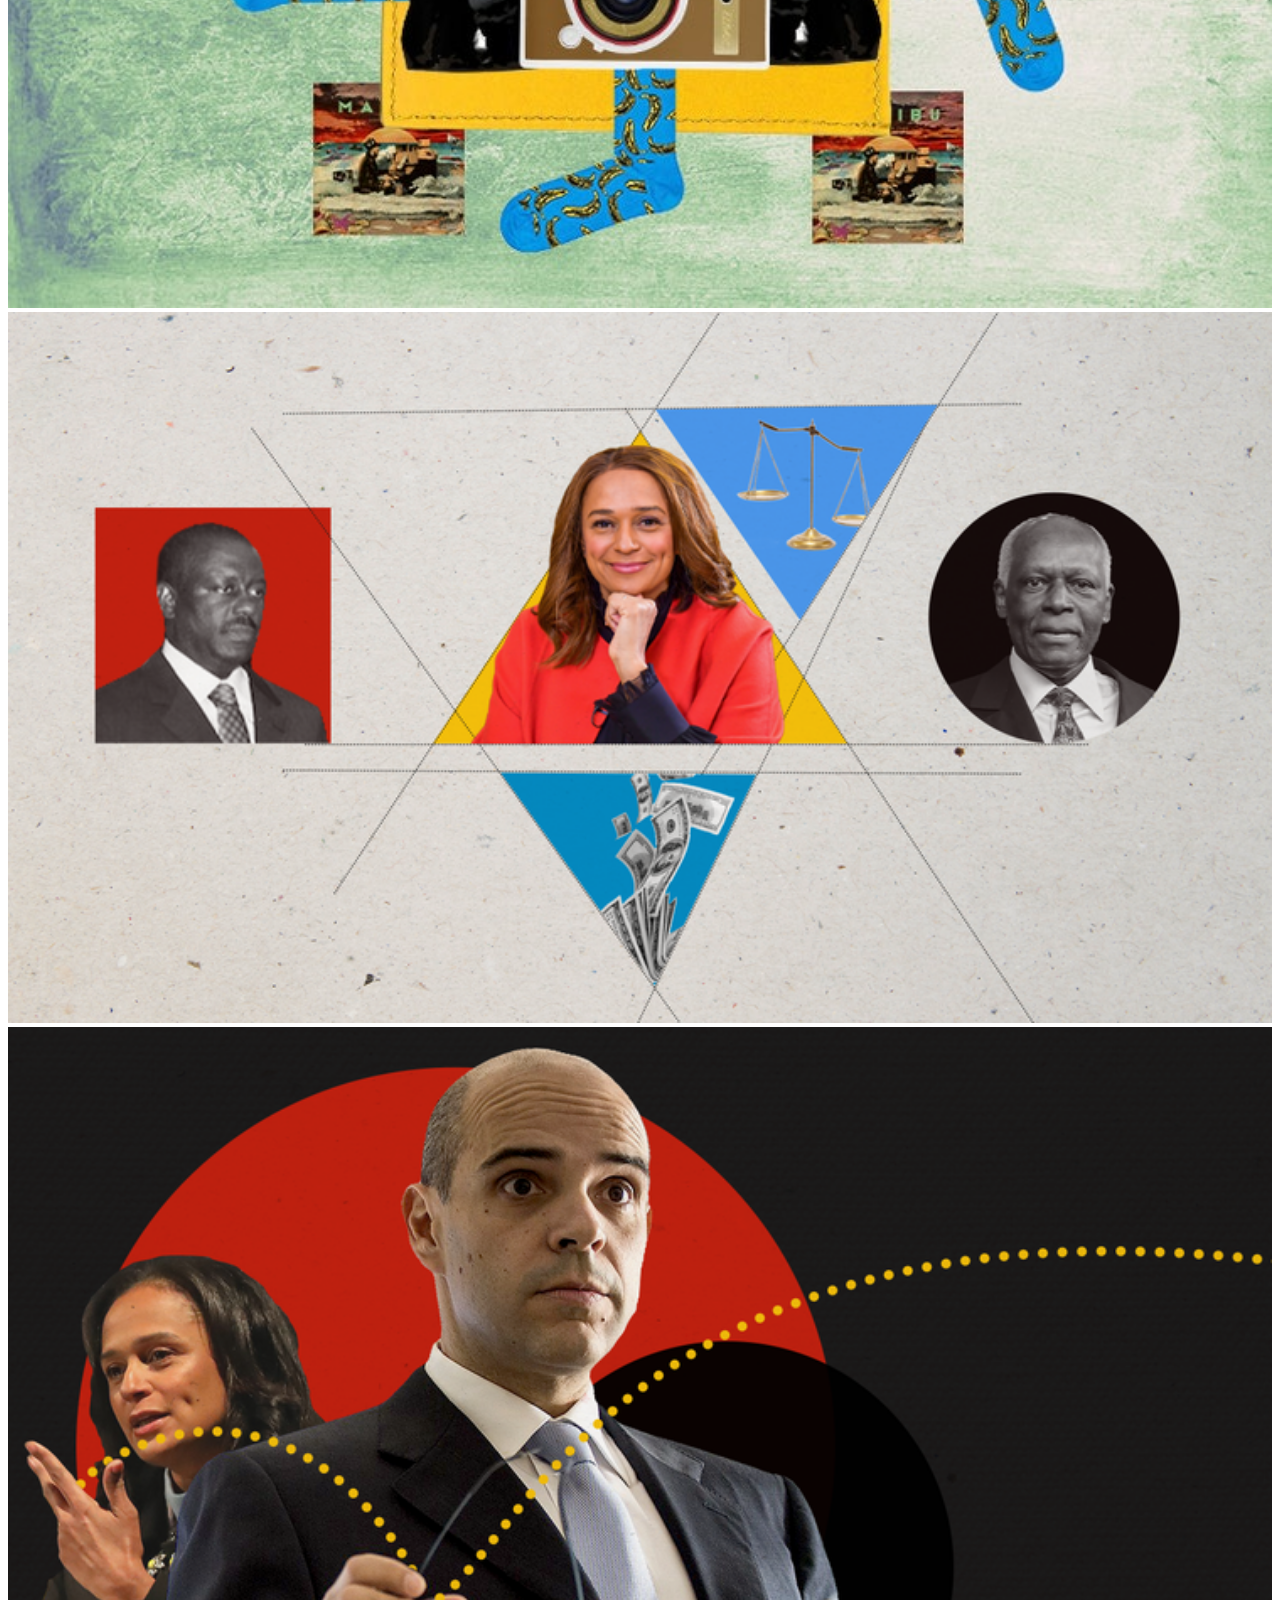
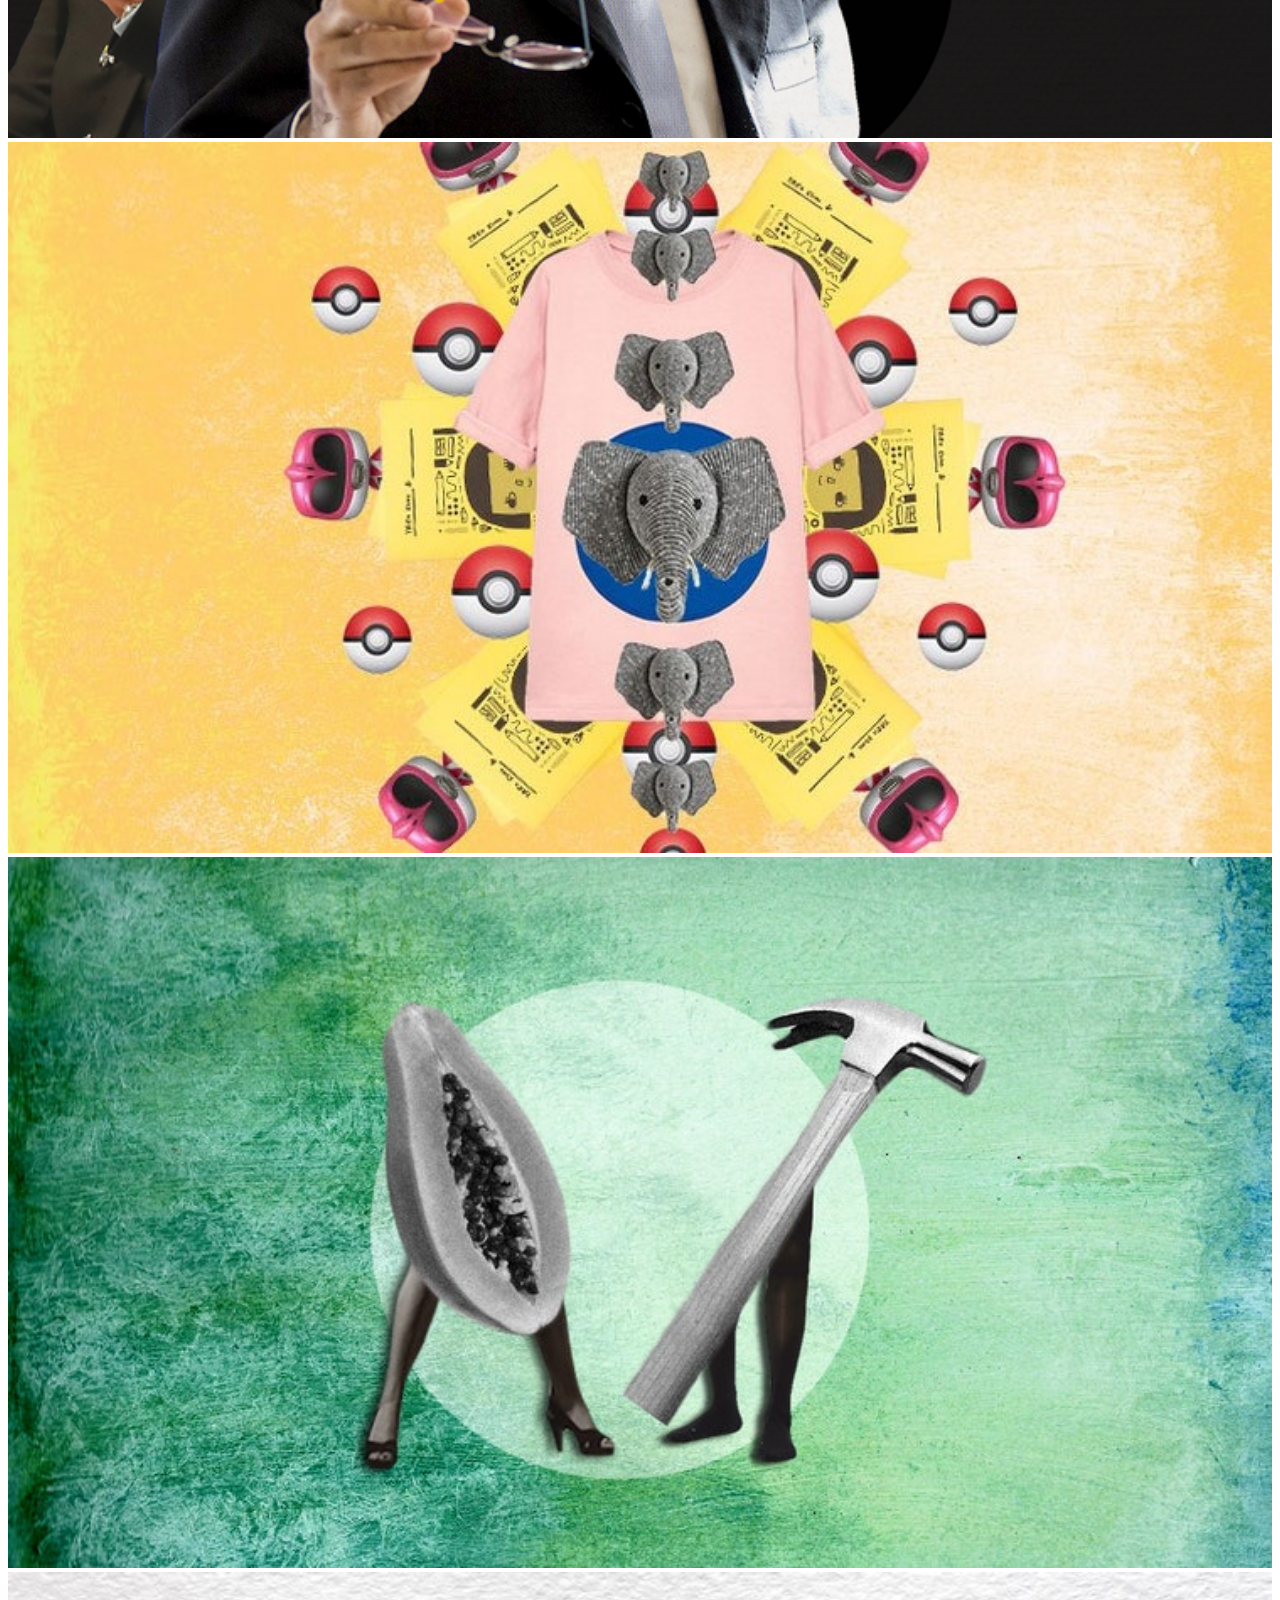
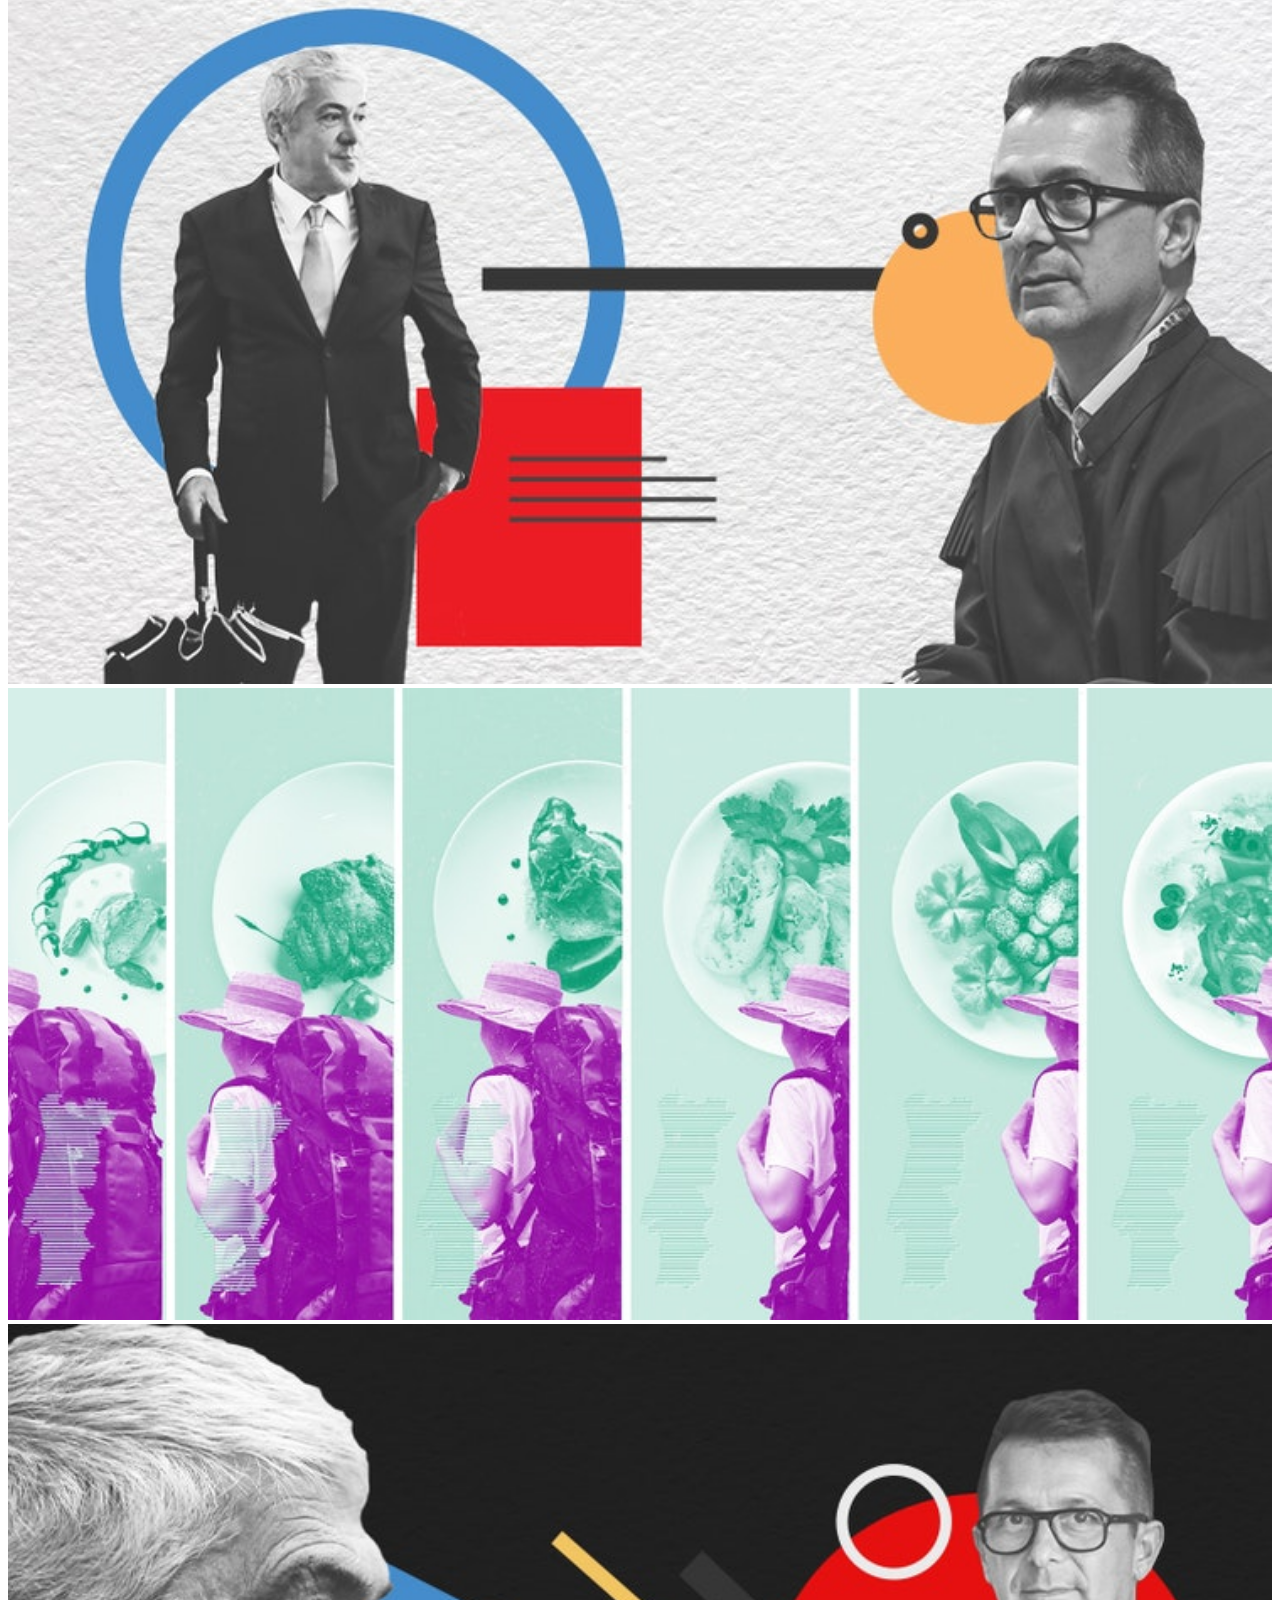
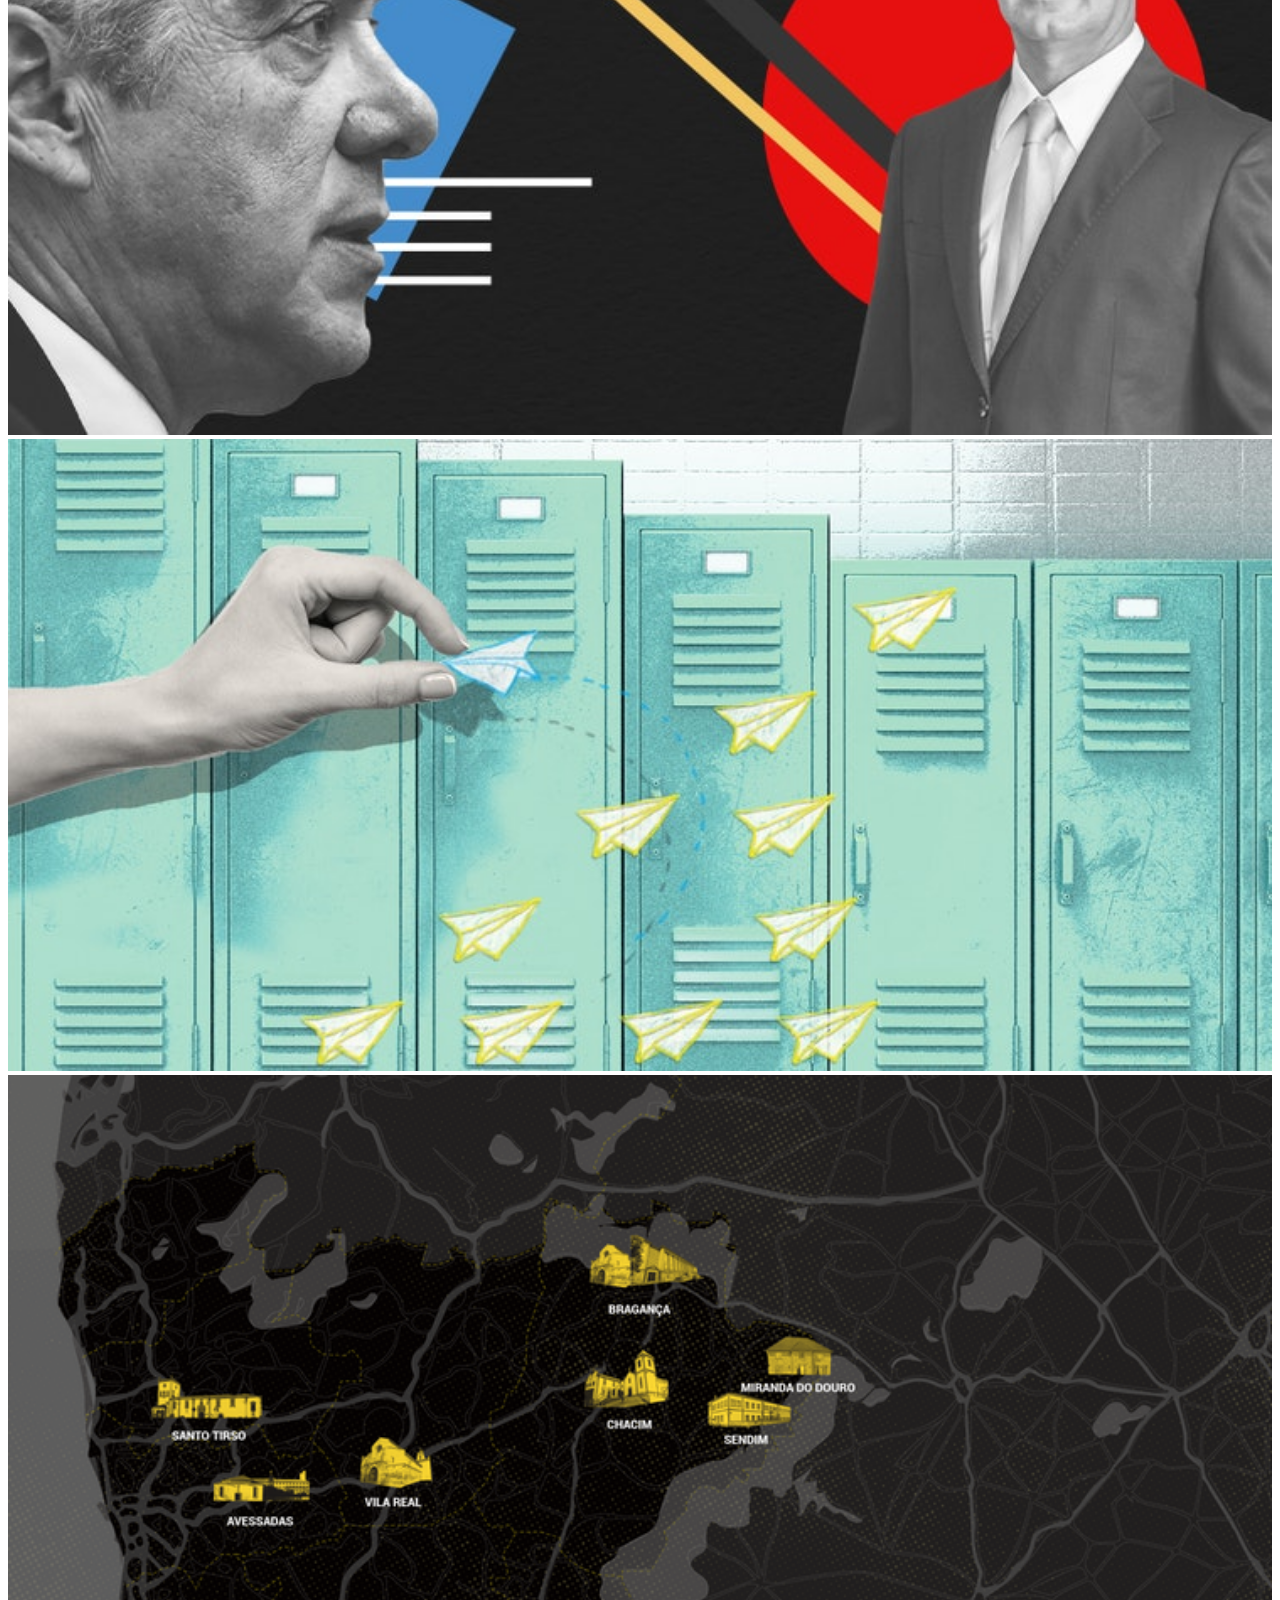
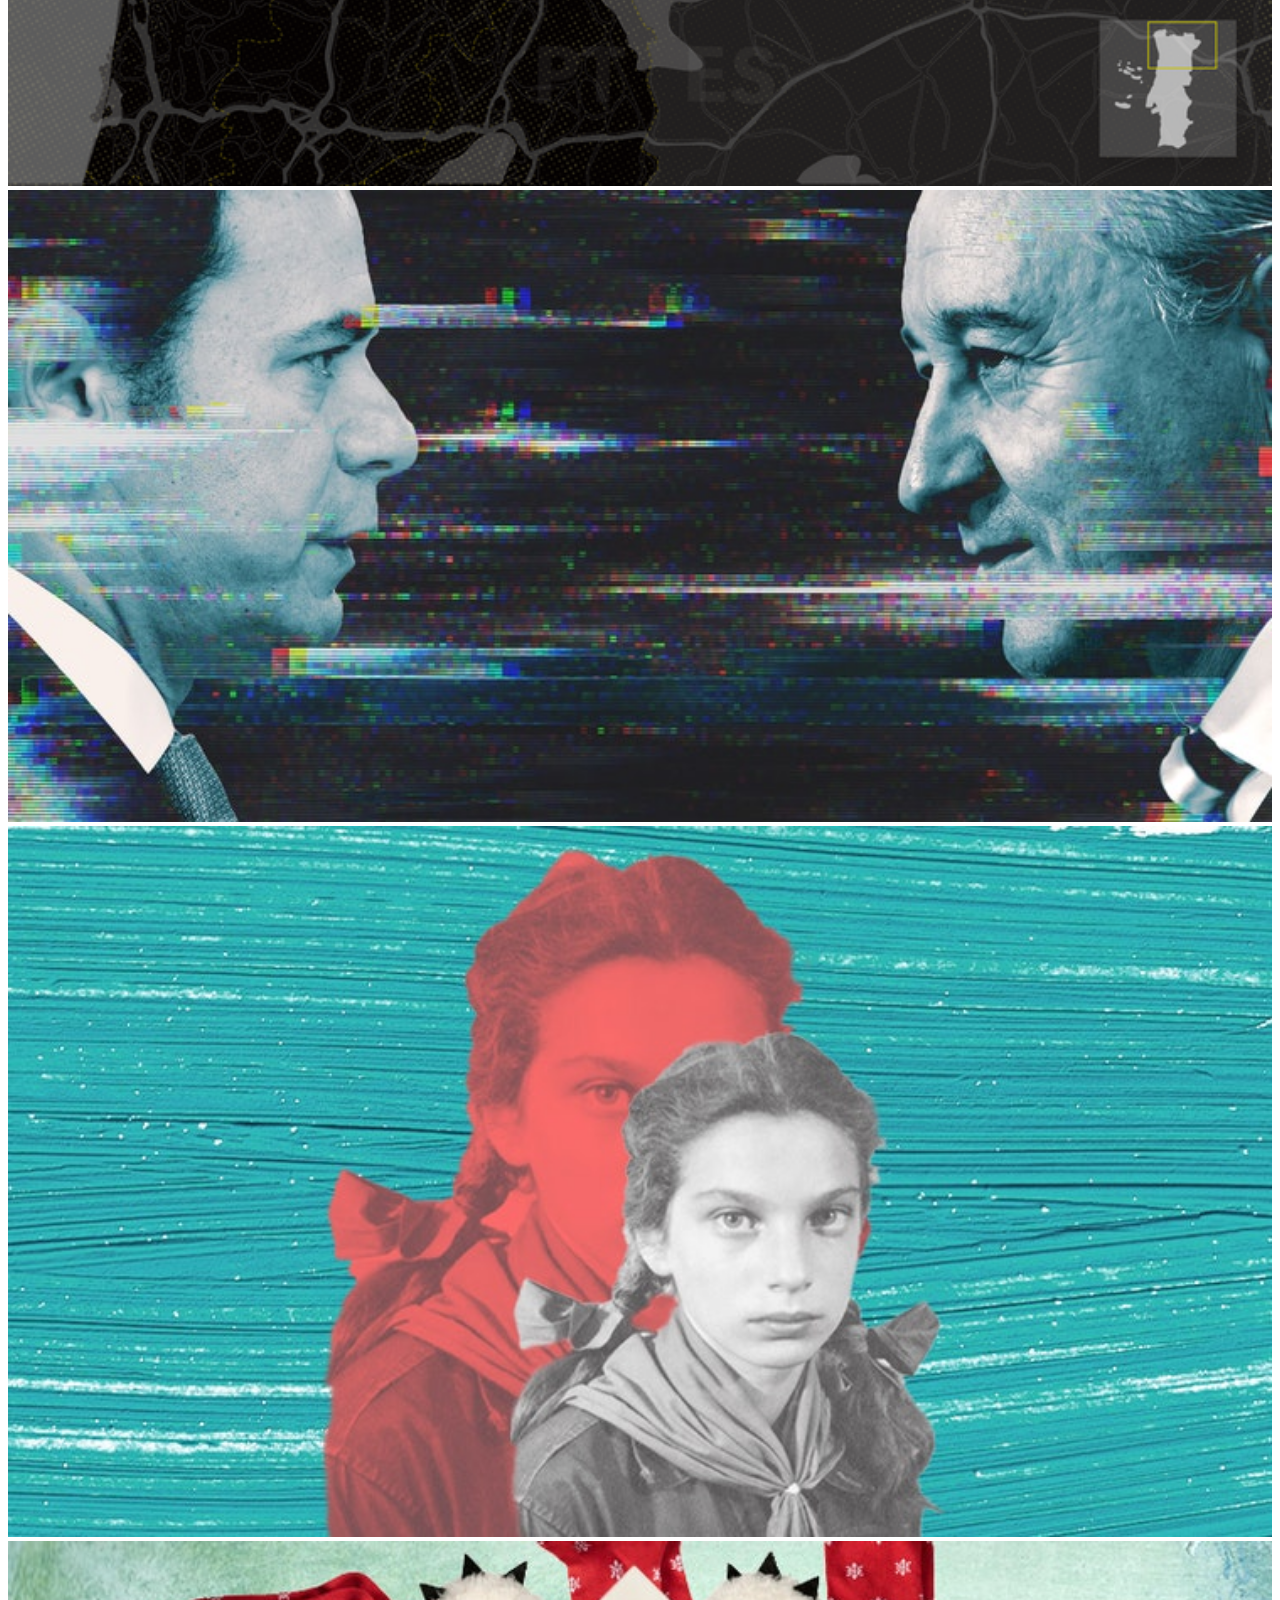
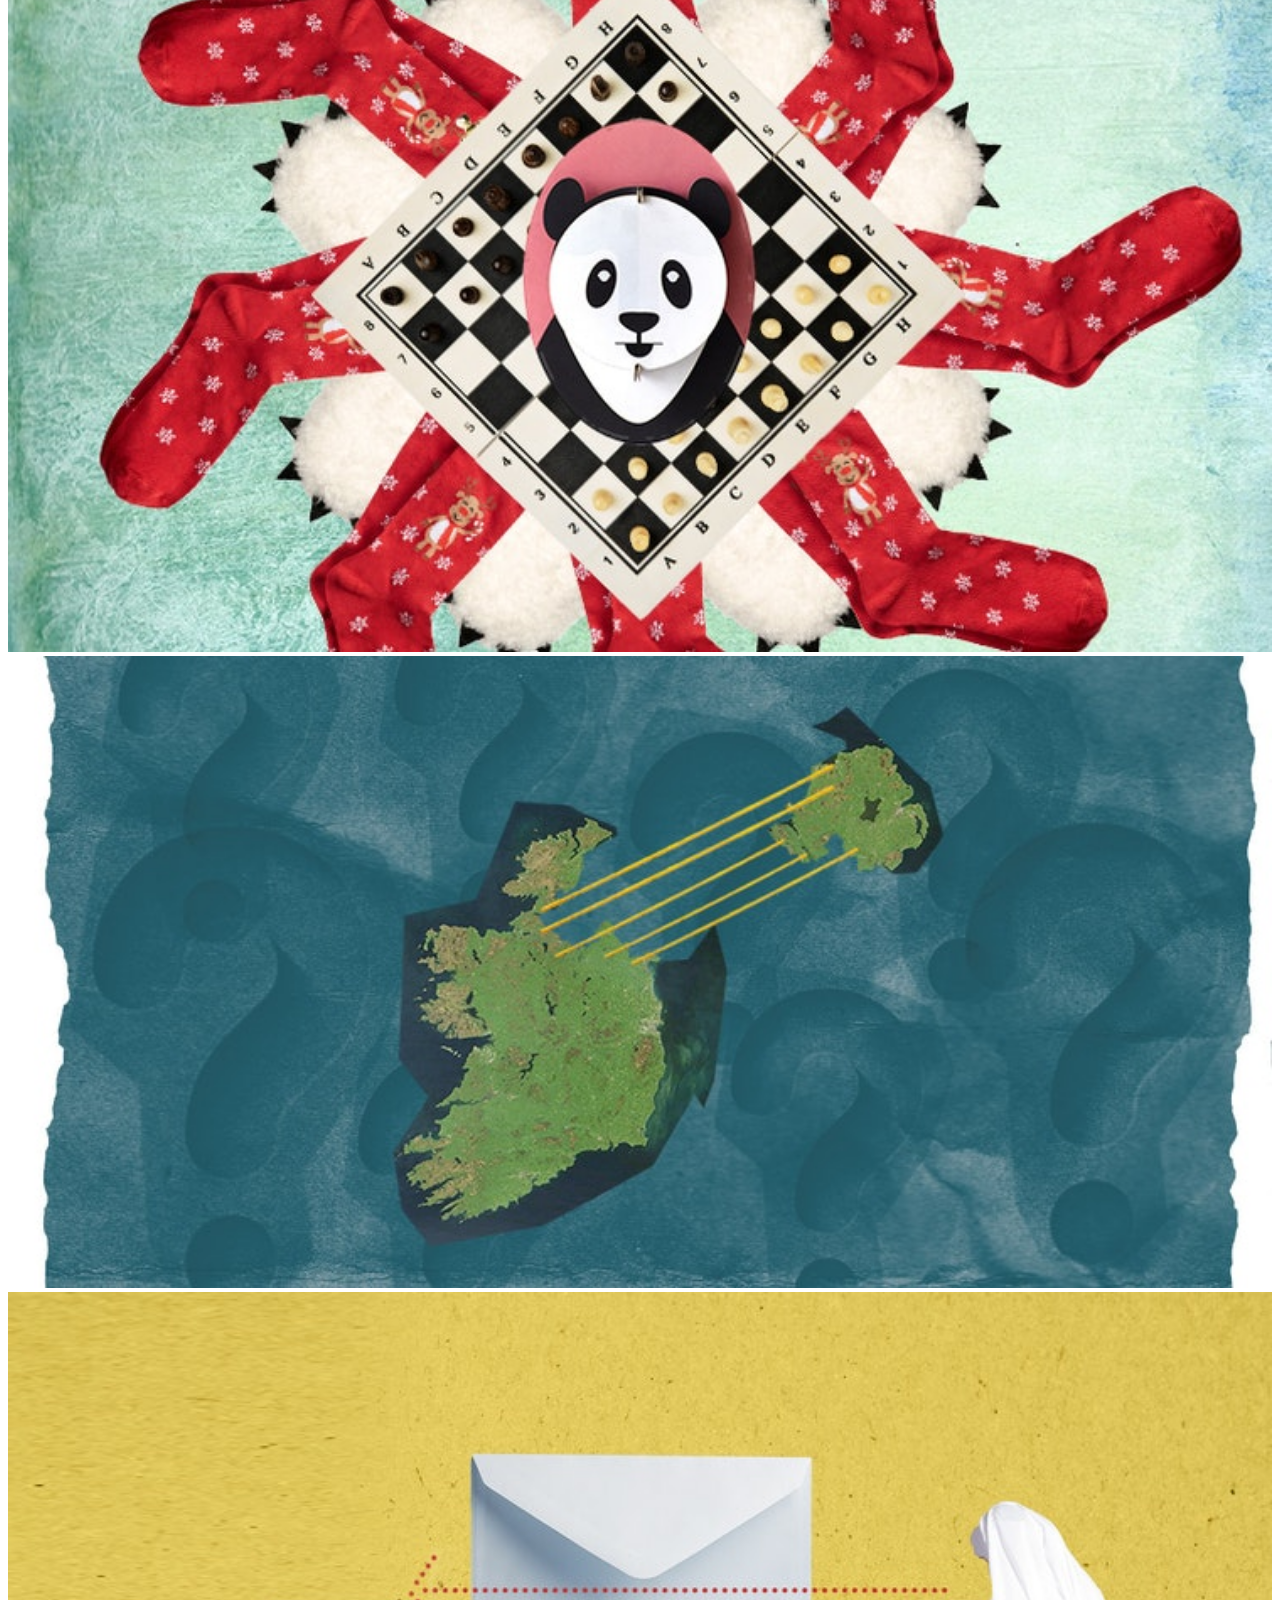
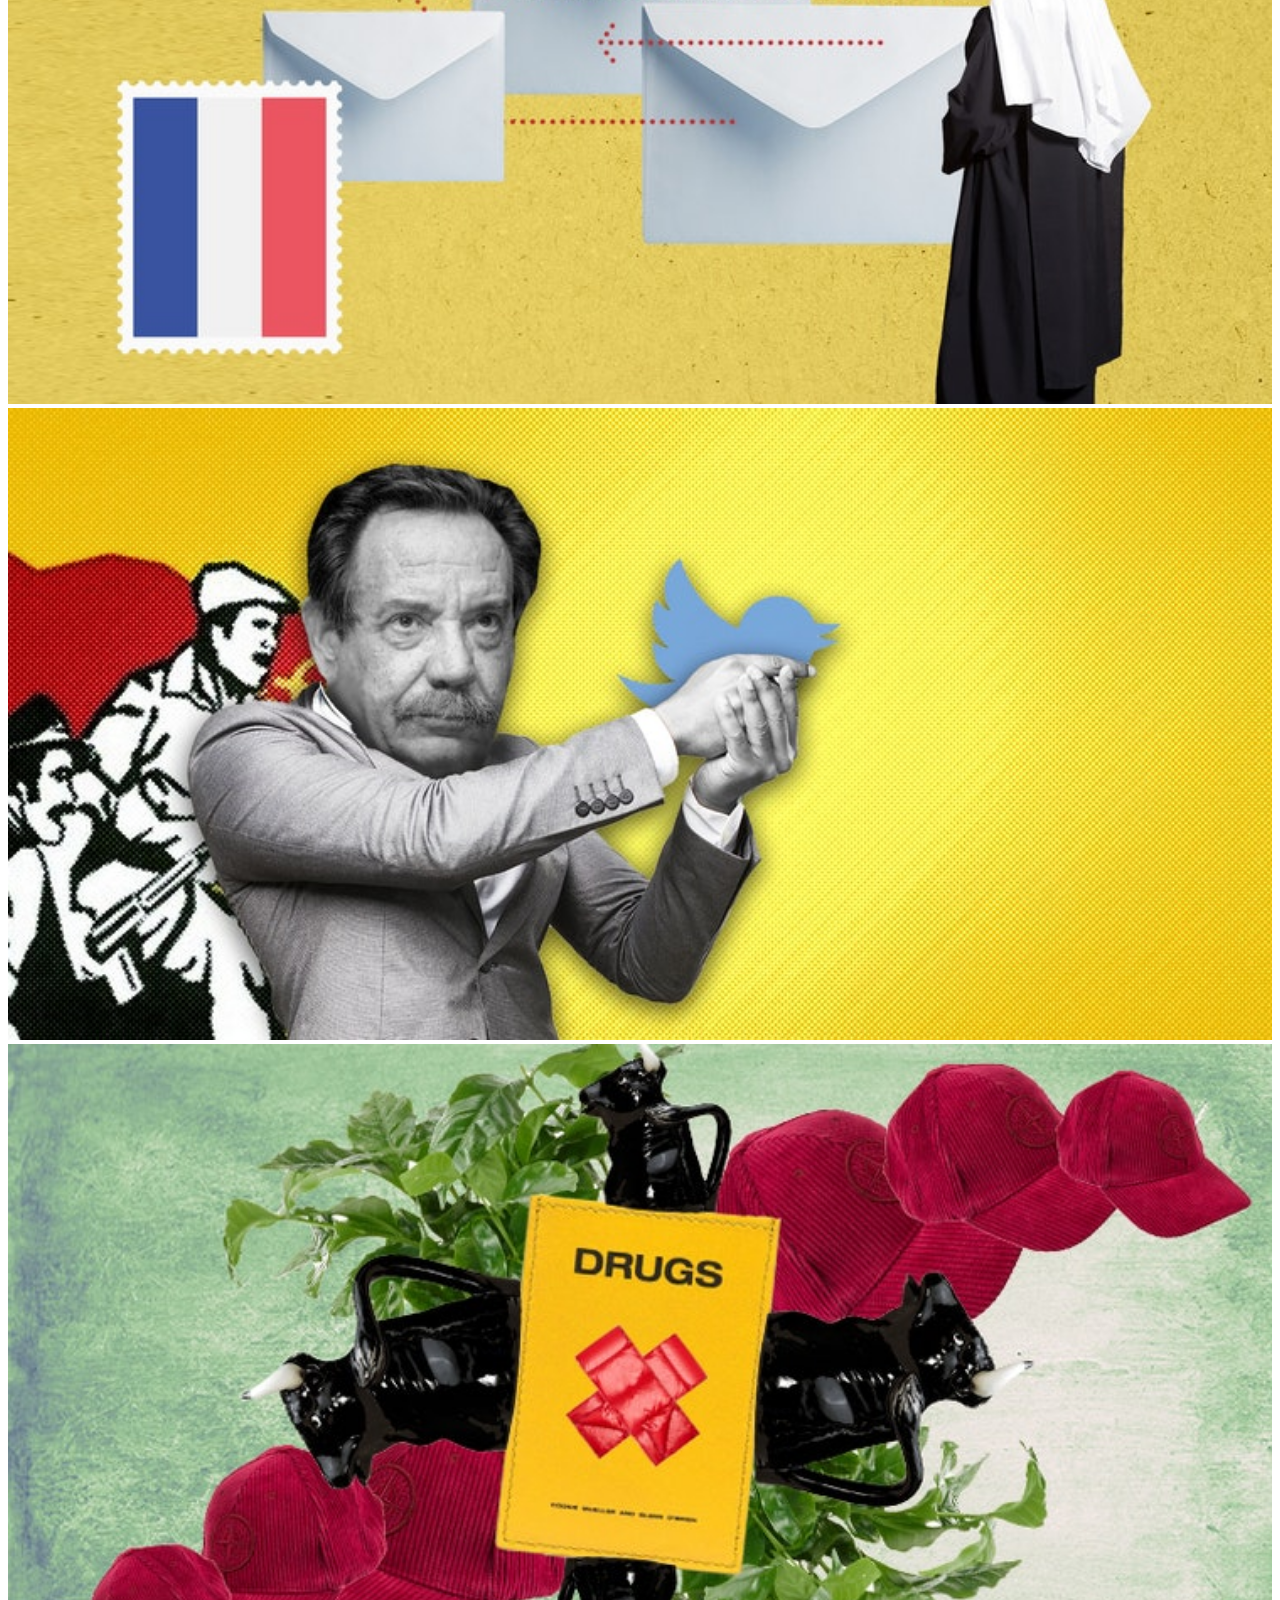
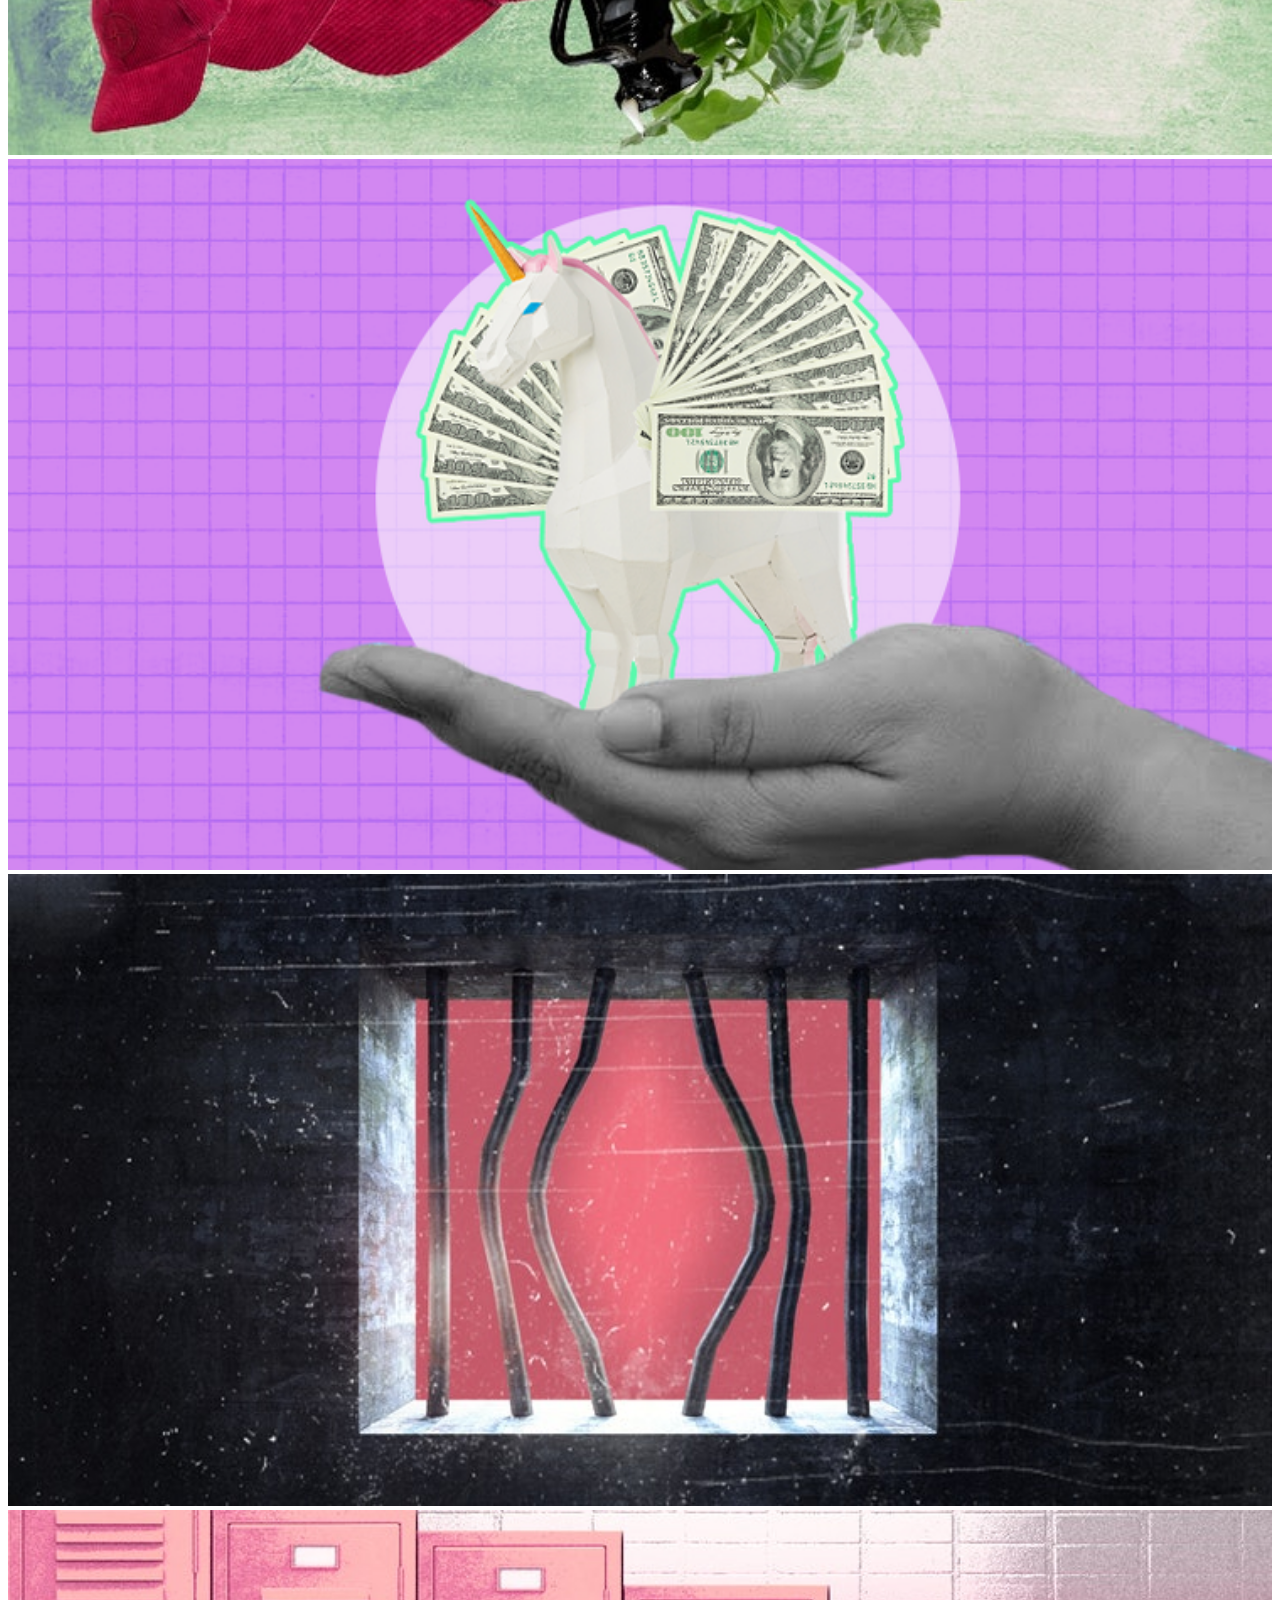
==== commit 31694fbe: "Update covers.html" ====
--- a/covers.html
+++ b/covers.html
@@ -18,7 +18,7 @@
   <div class="first mySlides fade">
     <div class="first mySlides fade">
       <img src="./assets/imgs/articlecovers/cover21.jpeg" style="width:100%"><div class="text"> </div>
-    <div class="text">Client: Observador <br>Role: Web Development, Creative Direction, Visual Design </div>
+    <div class="text"></div>
   </div>
 </div>
 
